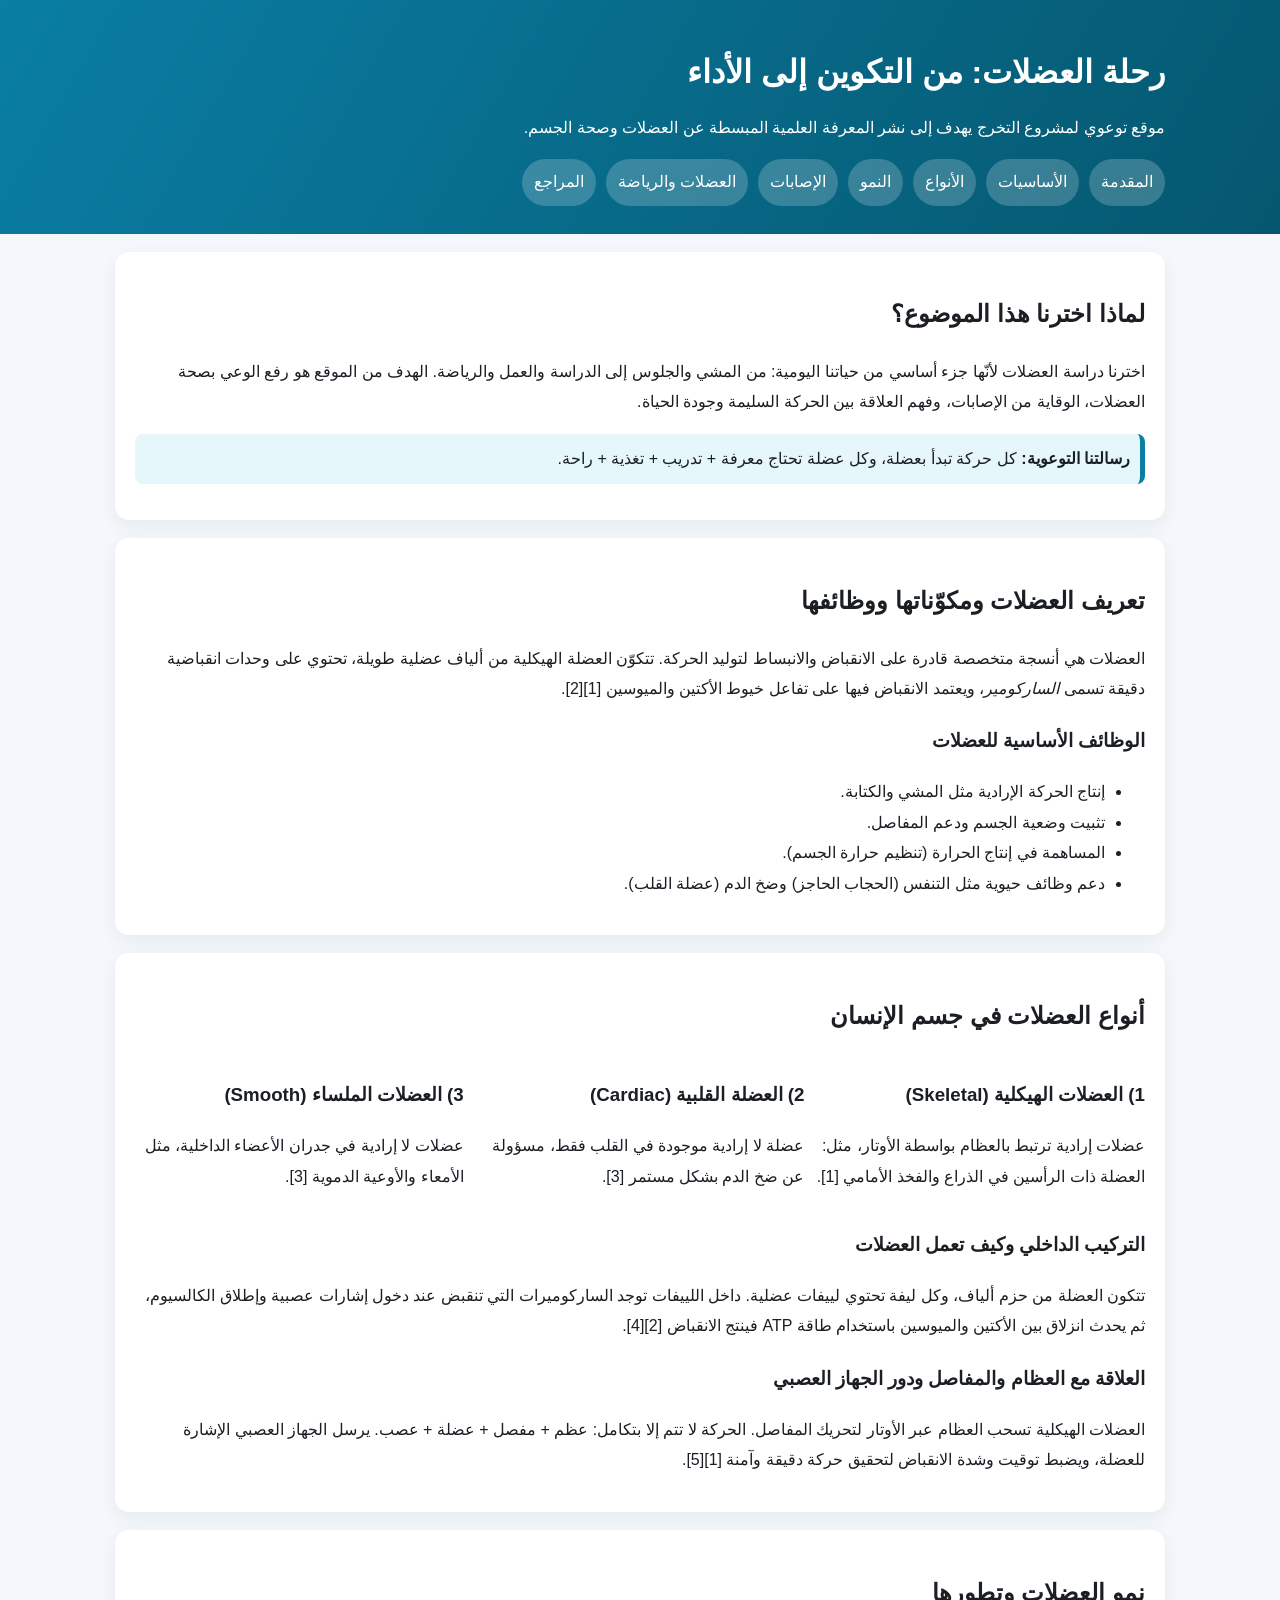
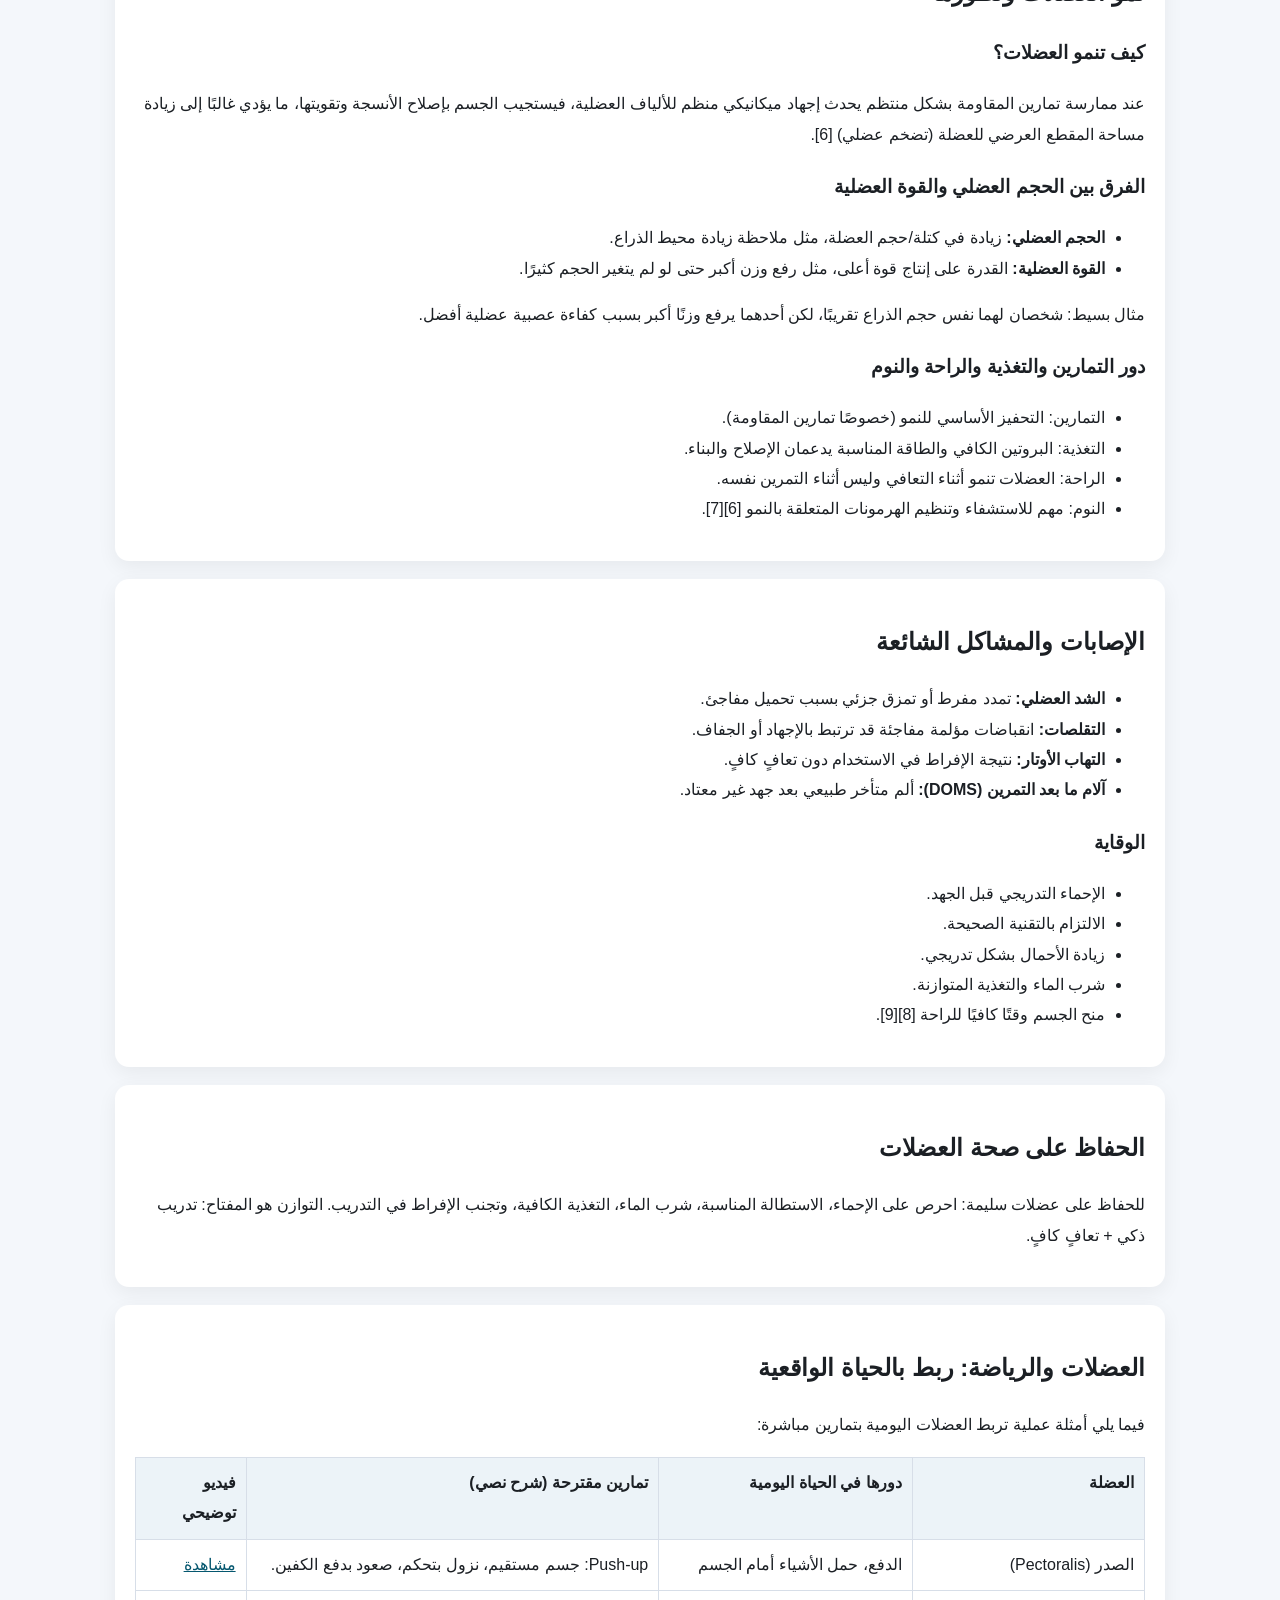
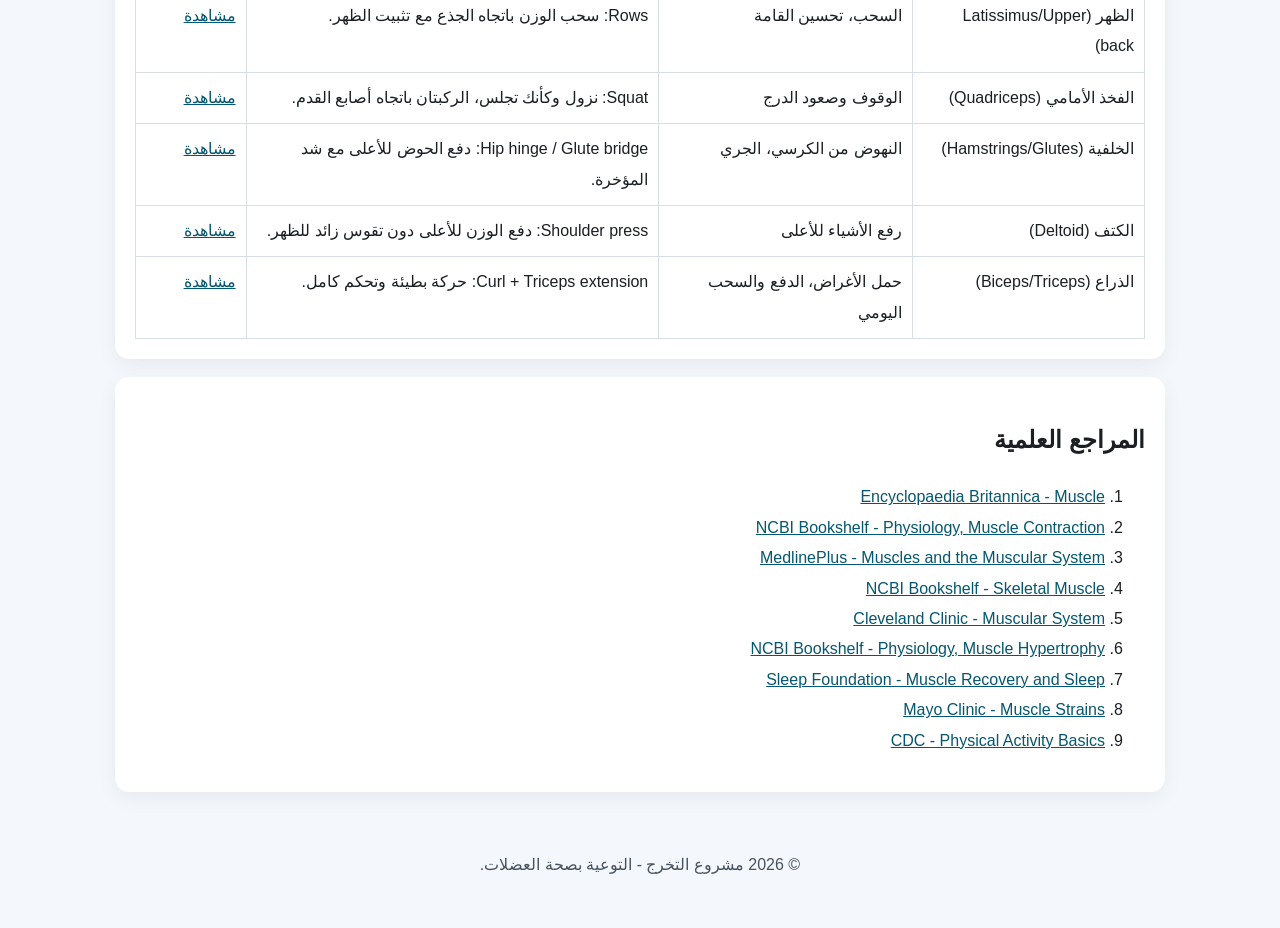
==== index.html @ 2c46a996 "Create Arabic graduation project website about muscles" ====
<!doctype html>
<html lang="ar" dir="rtl">
<head>
  <meta charset="UTF-8" />
  <meta name="viewport" content="width=device-width, initial-scale=1.0" />
  <title>رحلة العضلات | مشروع تخرج</title>
  <link rel="stylesheet" href="styles.css" />
</head>
<body>
  <header class="hero">
    <div class="container">
      <h1>رحلة العضلات: من التكوين إلى الأداء</h1>
      <p>
        موقع توعوي لمشروع التخرج يهدف إلى نشر المعرفة العلمية المبسطة عن العضلات وصحة الجسم.
      </p>
      <nav>
        <a href="#intro">المقدمة</a>
        <a href="#basics">الأساسيات</a>
        <a href="#types">الأنواع</a>
        <a href="#growth">النمو</a>
        <a href="#injuries">الإصابات</a>
        <a href="#sport">العضلات والرياضة</a>
        <a href="#references">المراجع</a>
      </nav>
    </div>
  </header>

  <main class="container">
    <section id="intro" class="card">
      <h2>لماذا اخترنا هذا الموضوع؟</h2>
      <p>
        اخترنا دراسة العضلات لأنّها جزء أساسي من حياتنا اليومية: من المشي والجلوس إلى الدراسة والعمل والرياضة.
        الهدف من الموقع هو رفع الوعي بصحة العضلات، الوقاية من الإصابات، وفهم العلاقة بين الحركة السليمة وجودة الحياة.
      </p>
      <p class="message">
        <strong>رسالتنا التوعوية:</strong> كل حركة تبدأ بعضلة، وكل عضلة تحتاج معرفة + تدريب + تغذية + راحة.
      </p>
    </section>

    <section id="basics" class="card">
      <h2>تعريف العضلات ومكوّناتها ووظائفها</h2>
      <p>
        العضلات هي أنسجة متخصصة قادرة على الانقباض والانبساط لتوليد الحركة. تتكوّن العضلة الهيكلية من ألياف عضلية طويلة،
        تحتوي على وحدات انقباضية دقيقة تسمى <em>الساركومير</em>، ويعتمد الانقباض فيها على تفاعل خيوط الأكتين والميوسين [1][2].
      </p>
      <h3>الوظائف الأساسية للعضلات</h3>
      <ul>
        <li>إنتاج الحركة الإرادية مثل المشي والكتابة.</li>
        <li>تثبيت وضعية الجسم ودعم المفاصل.</li>
        <li>المساهمة في إنتاج الحرارة (تنظيم حرارة الجسم).</li>
        <li>دعم وظائف حيوية مثل التنفس (الحجاب الحاجز) وضخ الدم (عضلة القلب).</li>
      </ul>
    </section>

    <section id="types" class="card">
      <h2>أنواع العضلات في جسم الإنسان</h2>
      <div class="grid">
        <article>
          <h3>1) العضلات الهيكلية (Skeletal)</h3>
          <p>عضلات إرادية ترتبط بالعظام بواسطة الأوتار، مثل: العضلة ذات الرأسين في الذراع والفخذ الأمامي [1].</p>
        </article>
        <article>
          <h3>2) العضلة القلبية (Cardiac)</h3>
          <p>عضلة لا إرادية موجودة في القلب فقط، مسؤولة عن ضخ الدم بشكل مستمر [3].</p>
        </article>
        <article>
          <h3>3) العضلات الملساء (Smooth)</h3>
          <p>عضلات لا إرادية في جدران الأعضاء الداخلية، مثل الأمعاء والأوعية الدموية [3].</p>
        </article>
      </div>

      <h3>التركيب الداخلي وكيف تعمل العضلات</h3>
      <p>
        تتكون العضلة من حزم ألياف، وكل ليفة تحتوي لييفات عضلية. داخل اللييفات توجد الساركوميرات التي تنقبض عند دخول
        إشارات عصبية وإطلاق الكالسيوم، ثم يحدث انزلاق بين الأكتين والميوسين باستخدام طاقة ATP فينتج الانقباض [2][4].
      </p>

      <h3>العلاقة مع العظام والمفاصل ودور الجهاز العصبي</h3>
      <p>
        العضلات الهيكلية تسحب العظام عبر الأوتار لتحريك المفاصل. الحركة لا تتم إلا بتكامل: عظم + مفصل + عضلة + عصب.
        يرسل الجهاز العصبي الإشارة للعضلة، ويضبط توقيت وشدة الانقباض لتحقيق حركة دقيقة وآمنة [1][5].
      </p>
    </section>

    <section id="growth" class="card">
      <h2>نمو العضلات وتطورها</h2>
      <h3>كيف تنمو العضلات؟</h3>
      <p>
        عند ممارسة تمارين المقاومة بشكل منتظم يحدث إجهاد ميكانيكي منظم للألياف العضلية، فيستجيب الجسم بإصلاح الأنسجة
        وتقويتها، ما يؤدي غالبًا إلى زيادة مساحة المقطع العرضي للعضلة (تضخم عضلي) [6].
      </p>
      <h3>الفرق بين الحجم العضلي والقوة العضلية</h3>
      <ul>
        <li><strong>الحجم العضلي:</strong> زيادة في كتلة/حجم العضلة، مثل ملاحظة زيادة محيط الذراع.</li>
        <li><strong>القوة العضلية:</strong> القدرة على إنتاج قوة أعلى، مثل رفع وزن أكبر حتى لو لم يتغير الحجم كثيرًا.</li>
      </ul>
      <p>
        مثال بسيط: شخصان لهما نفس حجم الذراع تقريبًا، لكن أحدهما يرفع وزنًا أكبر بسبب كفاءة عصبية عضلية أفضل.
      </p>
      <h3>دور التمارين والتغذية والراحة والنوم</h3>
      <ul>
        <li>التمارين: التحفيز الأساسي للنمو (خصوصًا تمارين المقاومة).</li>
        <li>التغذية: البروتين الكافي والطاقة المناسبة يدعمان الإصلاح والبناء.</li>
        <li>الراحة: العضلات تنمو أثناء التعافي وليس أثناء التمرين نفسه.</li>
        <li>النوم: مهم للاستشفاء وتنظيم الهرمونات المتعلقة بالنمو [6][7].</li>
      </ul>
    </section>

    <section id="injuries" class="card">
      <h2>الإصابات والمشاكل الشائعة</h2>
      <ul>
        <li><strong>الشد العضلي:</strong> تمدد مفرط أو تمزق جزئي بسبب تحميل مفاجئ.</li>
        <li><strong>التقلصات:</strong> انقباضات مؤلمة مفاجئة قد ترتبط بالإجهاد أو الجفاف.</li>
        <li><strong>التهاب الأوتار:</strong> نتيجة الإفراط في الاستخدام دون تعافٍ كافٍ.</li>
        <li><strong>آلام ما بعد التمرين (DOMS):</strong> ألم متأخر طبيعي بعد جهد غير معتاد.</li>
      </ul>
      <h3>الوقاية</h3>
      <ul>
        <li>الإحماء التدريجي قبل الجهد.</li>
        <li>الالتزام بالتقنية الصحيحة.</li>
        <li>زيادة الأحمال بشكل تدريجي.</li>
        <li>شرب الماء والتغذية المتوازنة.</li>
        <li>منح الجسم وقتًا كافيًا للراحة [8][9].</li>
      </ul>
    </section>

    <section id="health" class="card">
      <h2>الحفاظ على صحة العضلات</h2>
      <p>
        للحفاظ على عضلات سليمة: احرص على الإحماء، الاستطالة المناسبة، شرب الماء، التغذية الكافية، وتجنب الإفراط في التدريب.
        التوازن هو المفتاح: تدريب ذكي + تعافٍ كافٍ.
      </p>
    </section>

    <section id="sport" class="card">
      <h2>العضلات والرياضة: ربط بالحياة الواقعية</h2>
      <p>فيما يلي أمثلة عملية تربط العضلات اليومية بتمارين مباشرة:</p>
      <div class="table-wrap">
        <table>
          <thead>
            <tr>
              <th>العضلة</th>
              <th>دورها في الحياة اليومية</th>
              <th>تمارين مقترحة (شرح نصي)</th>
              <th>فيديو توضيحي</th>
            </tr>
          </thead>
          <tbody>
            <tr>
              <td>الصدر (Pectoralis)</td>
              <td>الدفع، حمل الأشياء أمام الجسم</td>
              <td>Push-up: جسم مستقيم، نزول بتحكم، صعود بدفع الكفين.</td>
              <td><a href="https://www.youtube.com/watch?v=IODxDxX7oi4" target="_blank">مشاهدة</a></td>
            </tr>
            <tr>
              <td>الظهر (Latissimus/Upper back)</td>
              <td>السحب، تحسين القامة</td>
              <td>Rows: سحب الوزن باتجاه الجذع مع تثبيت الظهر.</td>
              <td><a href="https://www.youtube.com/watch?v=pYcpY20QaE8" target="_blank">مشاهدة</a></td>
            </tr>
            <tr>
              <td>الفخذ الأمامي (Quadriceps)</td>
              <td>الوقوف وصعود الدرج</td>
              <td>Squat: نزول وكأنك تجلس، الركبتان باتجاه أصابع القدم.</td>
              <td><a href="https://www.youtube.com/watch?v=YaXPRqUwItQ" target="_blank">مشاهدة</a></td>
            </tr>
            <tr>
              <td>الخلفية (Hamstrings/Glutes)</td>
              <td>النهوض من الكرسي، الجري</td>
              <td>Hip hinge / Glute bridge: دفع الحوض للأعلى مع شد المؤخرة.</td>
              <td><a href="https://www.youtube.com/watch?v=wPM8icPu6H8" target="_blank">مشاهدة</a></td>
            </tr>
            <tr>
              <td>الكتف (Deltoid)</td>
              <td>رفع الأشياء للأعلى</td>
              <td>Shoulder press: دفع الوزن للأعلى دون تقوس زائد للظهر.</td>
              <td><a href="https://www.youtube.com/watch?v=qEwKCR5JCog" target="_blank">مشاهدة</a></td>
            </tr>
            <tr>
              <td>الذراع (Biceps/Triceps)</td>
              <td>حمل الأغراض، الدفع والسحب اليومي</td>
              <td>Curl + Triceps extension: حركة بطيئة وتحكم كامل.</td>
              <td><a href="https://www.youtube.com/watch?v=ykJmrZ5v0Oo" target="_blank">مشاهدة</a></td>
            </tr>
          </tbody>
        </table>
      </div>
    </section>

    <section id="references" class="card">
      <h2>المراجع العلمية</h2>
      <ol>
        <li><a href="https://www.britannica.com/science/muscle" target="_blank">Encyclopaedia Britannica - Muscle</a></li>
        <li><a href="https://www.ncbi.nlm.nih.gov/books/NBK539769/" target="_blank">NCBI Bookshelf - Physiology, Muscle Contraction</a></li>
        <li><a href="https://medlineplus.gov/muscles.html" target="_blank">MedlinePlus - Muscles and the Muscular System</a></li>
        <li><a href="https://www.ncbi.nlm.nih.gov/books/NBK538191/" target="_blank">NCBI Bookshelf - Skeletal Muscle</a></li>
        <li><a href="https://my.clevelandclinic.org/health/body/21887-muscular-system" target="_blank">Cleveland Clinic - Muscular System</a></li>
        <li><a href="https://www.ncbi.nlm.nih.gov/books/NBK448168/" target="_blank">NCBI Bookshelf - Physiology, Muscle Hypertrophy</a></li>
        <li><a href="https://www.sleepfoundation.org/physical-health/muscle-recovery-and-sleep" target="_blank">Sleep Foundation - Muscle Recovery and Sleep</a></li>
        <li><a href="https://www.mayoclinic.org/diseases-conditions/muscle-strains/symptoms-causes/syc-20350852" target="_blank">Mayo Clinic - Muscle Strains</a></li>
        <li><a href="https://www.cdc.gov/physicalactivity/basics/adding-pa/index.htm" target="_blank">CDC - Physical Activity Basics</a></li>
      </ol>
    </section>
  </main>

  <footer>
    <div class="container">
      <p>© 2026 مشروع التخرج - التوعية بصحة العضلات.</p>
    </div>
  </footer>
</body>
</html>
---- styles.css ----
:root {
  --bg: #f4f7fb;
  --card: #ffffff;
  --text: #1b1f24;
  --accent: #0a7ea4;
  --accent-dark: #05576f;
}

* { box-sizing: border-box; }
body {
  margin: 0;
  font-family: "Tahoma", "Arial", sans-serif;
  background: var(--bg);
  color: var(--text);
  line-height: 1.9;
}

.container {
  width: min(1050px, 92%);
  margin: 0 auto;
}

.hero {
  background: linear-gradient(120deg, var(--accent), var(--accent-dark));
  color: white;
  padding: 42px 0 28px;
}

.hero h1 { margin: 0 0 10px; }
.hero p { margin: 0 0 16px; }
nav {
  display: flex;
  flex-wrap: wrap;
  gap: 10px;
}
nav a {
  text-decoration: none;
  color: white;
  background: rgba(255, 255, 255, 0.2);
  padding: 8px 12px;
  border-radius: 999px;
}

.card {
  background: var(--card);
  margin: 18px 0;
  padding: 20px;
  border-radius: 14px;
  box-shadow: 0 6px 20px rgba(0,0,0,0.06);
}

.grid {
  display: grid;
  grid-template-columns: repeat(auto-fit, minmax(220px, 1fr));
  gap: 12px;
}

.message {
  background: #e6f7fc;
  border-right: 5px solid var(--accent);
  padding: 10px;
  border-radius: 8px;
}

.table-wrap { overflow-x: auto; }

table {
  width: 100%;
  border-collapse: collapse;
  min-width: 720px;
}
th, td {
  border: 1px solid #d7dee8;
  padding: 10px;
  text-align: right;
  vertical-align: top;
}
th {
  background: #ecf3f8;
}

a { color: var(--accent-dark); }

footer {
  padding: 24px 0 32px;
  text-align: center;
  color: #46525f;
}
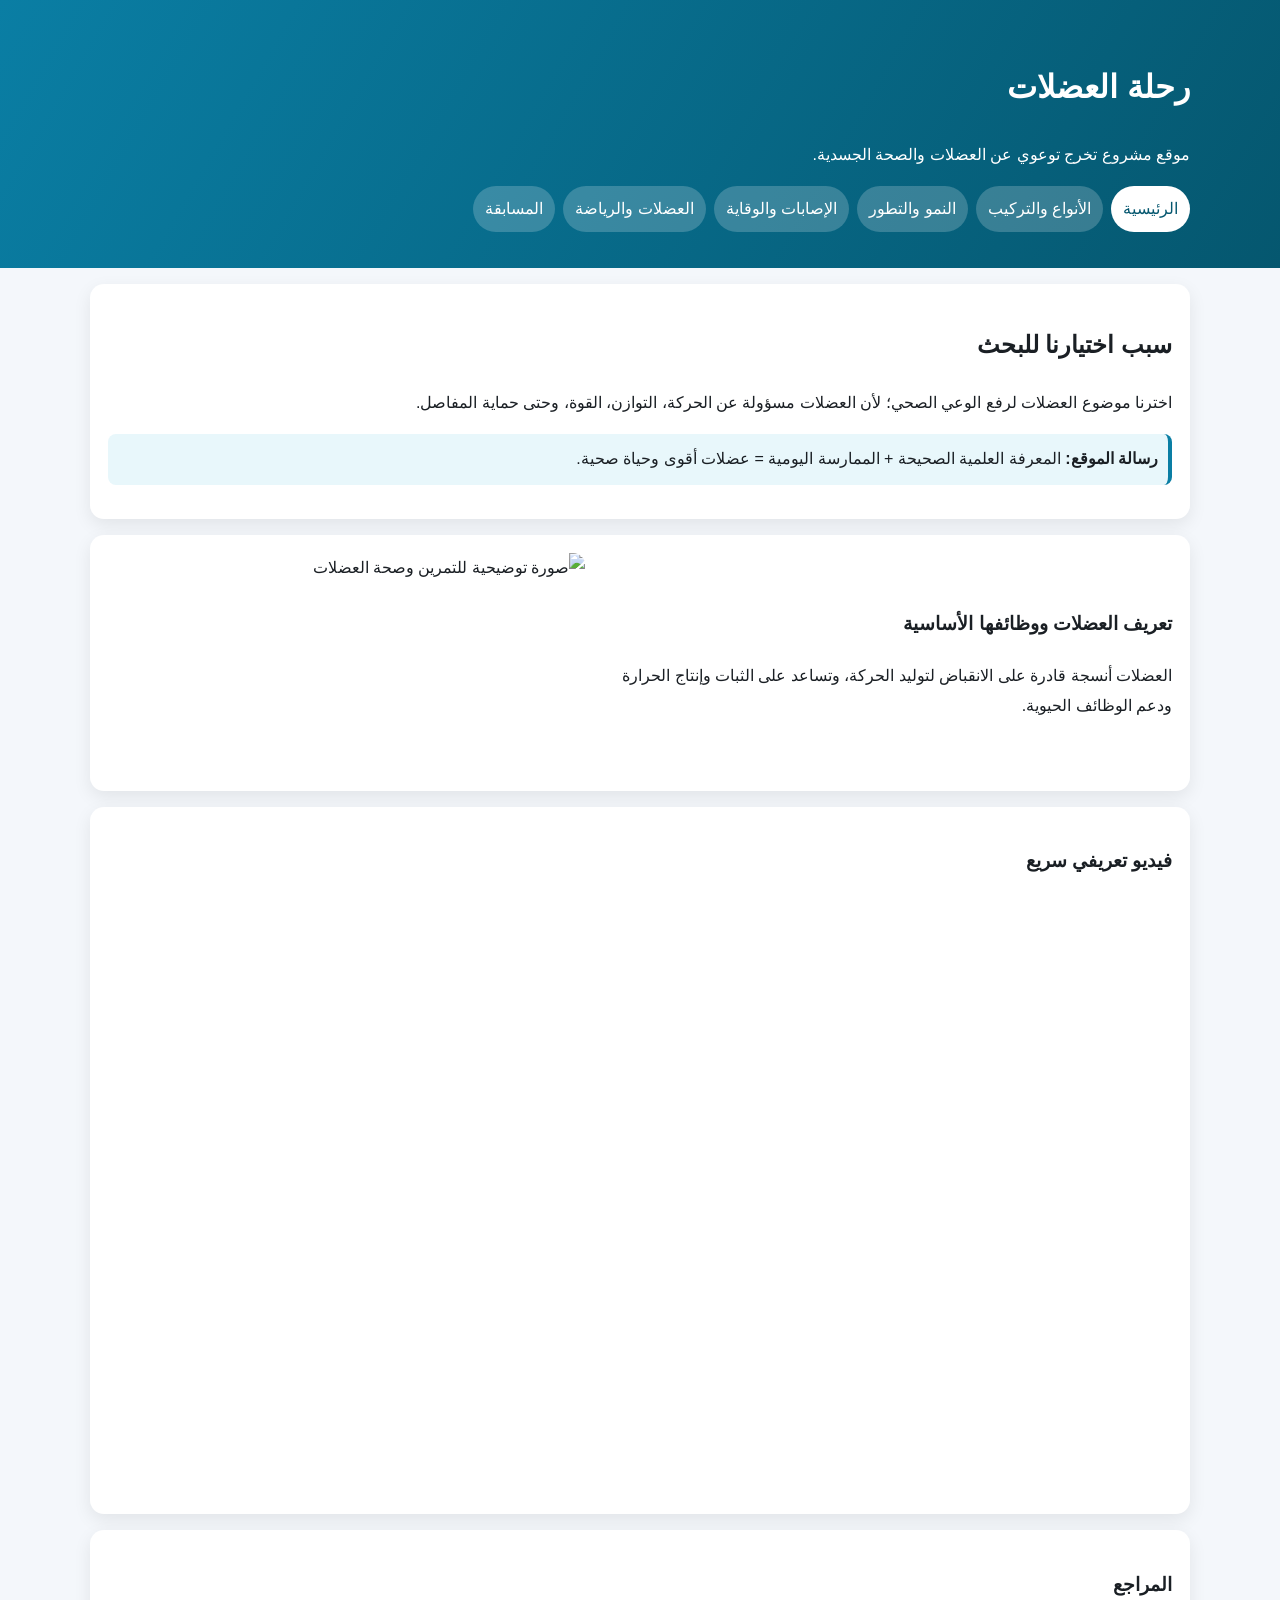
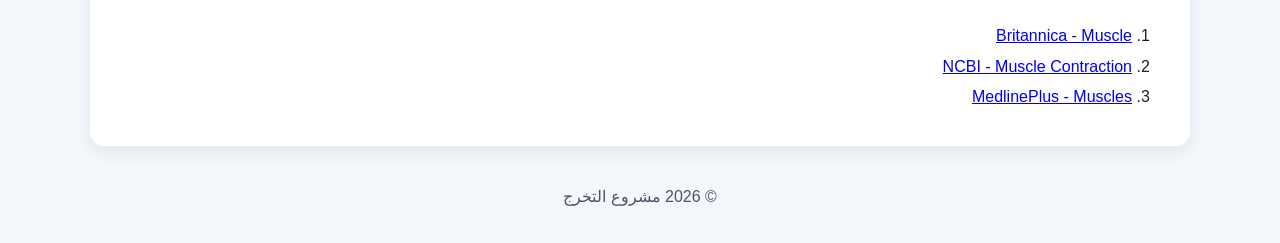
==== commit 2fdb6c22: "Convert site to multi-page dynamic experience with quiz, images and videos" ====
--- a/index.html
+++ b/index.html
@@ -3,210 +3,57 @@
 <head>
   <meta charset="UTF-8" />
   <meta name="viewport" content="width=device-width, initial-scale=1.0" />
-  <title>رحلة العضلات | مشروع تخرج</title>
+  <title>رحلة العضلات | الرئيسية</title>
   <link rel="stylesheet" href="styles.css" />
 </head>
 <body>
   <header class="hero">
     <div class="container">
-      <h1>رحلة العضلات: من التكوين إلى الأداء</h1>
-      <p>
-        موقع توعوي لمشروع التخرج يهدف إلى نشر المعرفة العلمية المبسطة عن العضلات وصحة الجسم.
-      </p>
-      <nav>
-        <a href="#intro">المقدمة</a>
-        <a href="#basics">الأساسيات</a>
-        <a href="#types">الأنواع</a>
-        <a href="#growth">النمو</a>
-        <a href="#injuries">الإصابات</a>
-        <a href="#sport">العضلات والرياضة</a>
-        <a href="#references">المراجع</a>
+      <h1>رحلة العضلات</h1>
+      <p>موقع مشروع تخرج توعوي عن العضلات والصحة الجسدية.</p>
+      <nav class="main-nav">
+        <a href="index.html" class="active">الرئيسية</a>
+        <a href="types.html">الأنواع والتركيب</a>
+        <a href="growth.html">النمو والتطور</a>
+        <a href="injuries.html">الإصابات والوقاية</a>
+        <a href="sport.html">العضلات والرياضة</a>
+        <a href="quiz.html">المسابقة</a>
       </nav>
     </div>
   </header>
 
   <main class="container">
-    <section id="intro" class="card">
-      <h2>لماذا اخترنا هذا الموضوع؟</h2>
-      <p>
-        اخترنا دراسة العضلات لأنّها جزء أساسي من حياتنا اليومية: من المشي والجلوس إلى الدراسة والعمل والرياضة.
-        الهدف من الموقع هو رفع الوعي بصحة العضلات، الوقاية من الإصابات، وفهم العلاقة بين الحركة السليمة وجودة الحياة.
-      </p>
-      <p class="message">
-        <strong>رسالتنا التوعوية:</strong> كل حركة تبدأ بعضلة، وكل عضلة تحتاج معرفة + تدريب + تغذية + راحة.
-      </p>
+    <section class="card">
+      <h2>سبب اختيارنا للبحث</h2>
+      <p>اخترنا موضوع العضلات لرفع الوعي الصحي؛ لأن العضلات مسؤولة عن الحركة، التوازن، القوة، وحتى حماية المفاصل.</p>
+      <p class="message"><strong>رسالة الموقع:</strong> المعرفة العلمية الصحيحة + الممارسة اليومية = عضلات أقوى وحياة صحية.</p>
     </section>
 
-    <section id="basics" class="card">
-      <h2>تعريف العضلات ومكوّناتها ووظائفها</h2>
-      <p>
-        العضلات هي أنسجة متخصصة قادرة على الانقباض والانبساط لتوليد الحركة. تتكوّن العضلة الهيكلية من ألياف عضلية طويلة،
-        تحتوي على وحدات انقباضية دقيقة تسمى <em>الساركومير</em>، ويعتمد الانقباض فيها على تفاعل خيوط الأكتين والميوسين [1][2].
-      </p>
-      <h3>الوظائف الأساسية للعضلات</h3>
-      <ul>
-        <li>إنتاج الحركة الإرادية مثل المشي والكتابة.</li>
-        <li>تثبيت وضعية الجسم ودعم المفاصل.</li>
-        <li>المساهمة في إنتاج الحرارة (تنظيم حرارة الجسم).</li>
-        <li>دعم وظائف حيوية مثل التنفس (الحجاب الحاجز) وضخ الدم (عضلة القلب).</li>
-      </ul>
+    <section class="card media-grid">
+      <article>
+        <h3>تعريف العضلات ووظائفها الأساسية</h3>
+        <p>العضلات أنسجة قادرة على الانقباض لتوليد الحركة، وتساعد على الثبات وإنتاج الحرارة ودعم الوظائف الحيوية.</p>
+      </article>
+      <img src="https://images.unsplash.com/photo-1571019613454-1cb2f99b2d8b?q=80&w=1200&auto=format&fit=crop" alt="صورة توضيحية للتمرين وصحة العضلات" />
     </section>
 
-    <section id="types" class="card">
-      <h2>أنواع العضلات في جسم الإنسان</h2>
-      <div class="grid">
-        <article>
-          <h3>1) العضلات الهيكلية (Skeletal)</h3>
-          <p>عضلات إرادية ترتبط بالعظام بواسطة الأوتار، مثل: العضلة ذات الرأسين في الذراع والفخذ الأمامي [1].</p>
-        </article>
-        <article>
-          <h3>2) العضلة القلبية (Cardiac)</h3>
-          <p>عضلة لا إرادية موجودة في القلب فقط، مسؤولة عن ضخ الدم بشكل مستمر [3].</p>
-        </article>
-        <article>
-          <h3>3) العضلات الملساء (Smooth)</h3>
-          <p>عضلات لا إرادية في جدران الأعضاء الداخلية، مثل الأمعاء والأوعية الدموية [3].</p>
-        </article>
-      </div>
-
-      <h3>التركيب الداخلي وكيف تعمل العضلات</h3>
-      <p>
-        تتكون العضلة من حزم ألياف، وكل ليفة تحتوي لييفات عضلية. داخل اللييفات توجد الساركوميرات التي تنقبض عند دخول
-        إشارات عصبية وإطلاق الكالسيوم، ثم يحدث انزلاق بين الأكتين والميوسين باستخدام طاقة ATP فينتج الانقباض [2][4].
-      </p>
-
-      <h3>العلاقة مع العظام والمفاصل ودور الجهاز العصبي</h3>
-      <p>
-        العضلات الهيكلية تسحب العظام عبر الأوتار لتحريك المفاصل. الحركة لا تتم إلا بتكامل: عظم + مفصل + عضلة + عصب.
-        يرسل الجهاز العصبي الإشارة للعضلة، ويضبط توقيت وشدة الانقباض لتحقيق حركة دقيقة وآمنة [1][5].
-      </p>
-    </section>
-
-    <section id="growth" class="card">
-      <h2>نمو العضلات وتطورها</h2>
-      <h3>كيف تنمو العضلات؟</h3>
-      <p>
-        عند ممارسة تمارين المقاومة بشكل منتظم يحدث إجهاد ميكانيكي منظم للألياف العضلية، فيستجيب الجسم بإصلاح الأنسجة
-        وتقويتها، ما يؤدي غالبًا إلى زيادة مساحة المقطع العرضي للعضلة (تضخم عضلي) [6].
-      </p>
-      <h3>الفرق بين الحجم العضلي والقوة العضلية</h3>
-      <ul>
-        <li><strong>الحجم العضلي:</strong> زيادة في كتلة/حجم العضلة، مثل ملاحظة زيادة محيط الذراع.</li>
-        <li><strong>القوة العضلية:</strong> القدرة على إنتاج قوة أعلى، مثل رفع وزن أكبر حتى لو لم يتغير الحجم كثيرًا.</li>
-      </ul>
-      <p>
-        مثال بسيط: شخصان لهما نفس حجم الذراع تقريبًا، لكن أحدهما يرفع وزنًا أكبر بسبب كفاءة عصبية عضلية أفضل.
-      </p>
-      <h3>دور التمارين والتغذية والراحة والنوم</h3>
-      <ul>
-        <li>التمارين: التحفيز الأساسي للنمو (خصوصًا تمارين المقاومة).</li>
-        <li>التغذية: البروتين الكافي والطاقة المناسبة يدعمان الإصلاح والبناء.</li>
-        <li>الراحة: العضلات تنمو أثناء التعافي وليس أثناء التمرين نفسه.</li>
-        <li>النوم: مهم للاستشفاء وتنظيم الهرمونات المتعلقة بالنمو [6][7].</li>
-      </ul>
-    </section>
-
-    <section id="injuries" class="card">
-      <h2>الإصابات والمشاكل الشائعة</h2>
-      <ul>
-        <li><strong>الشد العضلي:</strong> تمدد مفرط أو تمزق جزئي بسبب تحميل مفاجئ.</li>
-        <li><strong>التقلصات:</strong> انقباضات مؤلمة مفاجئة قد ترتبط بالإجهاد أو الجفاف.</li>
-        <li><strong>التهاب الأوتار:</strong> نتيجة الإفراط في الاستخدام دون تعافٍ كافٍ.</li>
-        <li><strong>آلام ما بعد التمرين (DOMS):</strong> ألم متأخر طبيعي بعد جهد غير معتاد.</li>
-      </ul>
-      <h3>الوقاية</h3>
-      <ul>
-        <li>الإحماء التدريجي قبل الجهد.</li>
-        <li>الالتزام بالتقنية الصحيحة.</li>
-        <li>زيادة الأحمال بشكل تدريجي.</li>
-        <li>شرب الماء والتغذية المتوازنة.</li>
-        <li>منح الجسم وقتًا كافيًا للراحة [8][9].</li>
-      </ul>
-    </section>
-
-    <section id="health" class="card">
-      <h2>الحفاظ على صحة العضلات</h2>
-      <p>
-        للحفاظ على عضلات سليمة: احرص على الإحماء، الاستطالة المناسبة، شرب الماء، التغذية الكافية، وتجنب الإفراط في التدريب.
-        التوازن هو المفتاح: تدريب ذكي + تعافٍ كافٍ.
-      </p>
-    </section>
-
-    <section id="sport" class="card">
-      <h2>العضلات والرياضة: ربط بالحياة الواقعية</h2>
-      <p>فيما يلي أمثلة عملية تربط العضلات اليومية بتمارين مباشرة:</p>
-      <div class="table-wrap">
-        <table>
-          <thead>
-            <tr>
-              <th>العضلة</th>
-              <th>دورها في الحياة اليومية</th>
-              <th>تمارين مقترحة (شرح نصي)</th>
-              <th>فيديو توضيحي</th>
-            </tr>
-          </thead>
-          <tbody>
-            <tr>
-              <td>الصدر (Pectoralis)</td>
-              <td>الدفع، حمل الأشياء أمام الجسم</td>
-              <td>Push-up: جسم مستقيم، نزول بتحكم، صعود بدفع الكفين.</td>
-              <td><a href="https://www.youtube.com/watch?v=IODxDxX7oi4" target="_blank">مشاهدة</a></td>
-            </tr>
-            <tr>
-              <td>الظهر (Latissimus/Upper back)</td>
-              <td>السحب، تحسين القامة</td>
-              <td>Rows: سحب الوزن باتجاه الجذع مع تثبيت الظهر.</td>
-              <td><a href="https://www.youtube.com/watch?v=pYcpY20QaE8" target="_blank">مشاهدة</a></td>
-            </tr>
-            <tr>
-              <td>الفخذ الأمامي (Quadriceps)</td>
-              <td>الوقوف وصعود الدرج</td>
-              <td>Squat: نزول وكأنك تجلس، الركبتان باتجاه أصابع القدم.</td>
-              <td><a href="https://www.youtube.com/watch?v=YaXPRqUwItQ" target="_blank">مشاهدة</a></td>
-            </tr>
-            <tr>
-              <td>الخلفية (Hamstrings/Glutes)</td>
-              <td>النهوض من الكرسي، الجري</td>
-              <td>Hip hinge / Glute bridge: دفع الحوض للأعلى مع شد المؤخرة.</td>
-              <td><a href="https://www.youtube.com/watch?v=wPM8icPu6H8" target="_blank">مشاهدة</a></td>
-            </tr>
-            <tr>
-              <td>الكتف (Deltoid)</td>
-              <td>رفع الأشياء للأعلى</td>
-              <td>Shoulder press: دفع الوزن للأعلى دون تقوس زائد للظهر.</td>
-              <td><a href="https://www.youtube.com/watch?v=qEwKCR5JCog" target="_blank">مشاهدة</a></td>
-            </tr>
-            <tr>
-              <td>الذراع (Biceps/Triceps)</td>
-              <td>حمل الأغراض، الدفع والسحب اليومي</td>
-              <td>Curl + Triceps extension: حركة بطيئة وتحكم كامل.</td>
-              <td><a href="https://www.youtube.com/watch?v=ykJmrZ5v0Oo" target="_blank">مشاهدة</a></td>
-            </tr>
-          </tbody>
-        </table>
+    <section class="card">
+      <h3>فيديو تعريفي سريع</h3>
+      <div class="video-wrap">
+        <iframe src="https://www.youtube.com/embed/1A3bK8f6O2w" title="مقدمة عن الجهاز العضلي" allowfullscreen></iframe>
       </div>
     </section>
 
-    <section id="references" class="card">
-      <h2>المراجع العلمية</h2>
+    <section class="card">
+      <h3>المراجع</h3>
       <ol>
-        <li><a href="https://www.britannica.com/science/muscle" target="_blank">Encyclopaedia Britannica - Muscle</a></li>
-        <li><a href="https://www.ncbi.nlm.nih.gov/books/NBK539769/" target="_blank">NCBI Bookshelf - Physiology, Muscle Contraction</a></li>
-        <li><a href="https://medlineplus.gov/muscles.html" target="_blank">MedlinePlus - Muscles and the Muscular System</a></li>
-        <li><a href="https://www.ncbi.nlm.nih.gov/books/NBK538191/" target="_blank">NCBI Bookshelf - Skeletal Muscle</a></li>
-        <li><a href="https://my.clevelandclinic.org/health/body/21887-muscular-system" target="_blank">Cleveland Clinic - Muscular System</a></li>
-        <li><a href="https://www.ncbi.nlm.nih.gov/books/NBK448168/" target="_blank">NCBI Bookshelf - Physiology, Muscle Hypertrophy</a></li>
-        <li><a href="https://www.sleepfoundation.org/physical-health/muscle-recovery-and-sleep" target="_blank">Sleep Foundation - Muscle Recovery and Sleep</a></li>
-        <li><a href="https://www.mayoclinic.org/diseases-conditions/muscle-strains/symptoms-causes/syc-20350852" target="_blank">Mayo Clinic - Muscle Strains</a></li>
-        <li><a href="https://www.cdc.gov/physicalactivity/basics/adding-pa/index.htm" target="_blank">CDC - Physical Activity Basics</a></li>
+        <li><a href="https://www.britannica.com/science/muscle" target="_blank">Britannica - Muscle</a></li>
+        <li><a href="https://www.ncbi.nlm.nih.gov/books/NBK539769/" target="_blank">NCBI - Muscle Contraction</a></li>
+        <li><a href="https://medlineplus.gov/muscles.html" target="_blank">MedlinePlus - Muscles</a></li>
       </ol>
     </section>
   </main>
 
-  <footer>
-    <div class="container">
-      <p>© 2026 مشروع التخرج - التوعية بصحة العضلات.</p>
-    </div>
-  </footer>
+  <footer><div class="container">© 2026 مشروع التخرج</div></footer>
 </body>
 </html>
--- a/styles.css
+++ b/styles.css
@@ -1,88 +1,10 @@
-:root {
-  --bg: #f4f7fb;
-  --card: #ffffff;
-  --text: #1b1f24;
-  --accent: #0a7ea4;
-  --accent-dark: #05576f;
-}
-
-* { box-sizing: border-box; }
-body {
-  margin: 0;
-  font-family: "Tahoma", "Arial", sans-serif;
-  background: var(--bg);
-  color: var(--text);
-  line-height: 1.9;
-}
-
-.container {
-  width: min(1050px, 92%);
-  margin: 0 auto;
-}
-
-.hero {
-  background: linear-gradient(120deg, var(--accent), var(--accent-dark));
-  color: white;
-  padding: 42px 0 28px;
-}
-
-.hero h1 { margin: 0 0 10px; }
-.hero p { margin: 0 0 16px; }
-nav {
-  display: flex;
-  flex-wrap: wrap;
-  gap: 10px;
-}
-nav a {
-  text-decoration: none;
-  color: white;
-  background: rgba(255, 255, 255, 0.2);
-  padding: 8px 12px;
-  border-radius: 999px;
-}
-
-.card {
-  background: var(--card);
-  margin: 18px 0;
-  padding: 20px;
-  border-radius: 14px;
-  box-shadow: 0 6px 20px rgba(0,0,0,0.06);
-}
-
-.grid {
-  display: grid;
-  grid-template-columns: repeat(auto-fit, minmax(220px, 1fr));
-  gap: 12px;
-}
-
-.message {
-  background: #e6f7fc;
-  border-right: 5px solid var(--accent);
-  padding: 10px;
-  border-radius: 8px;
-}
-
-.table-wrap { overflow-x: auto; }
-
-table {
-  width: 100%;
-  border-collapse: collapse;
-  min-width: 720px;
-}
-th, td {
-  border: 1px solid #d7dee8;
-  padding: 10px;
-  text-align: right;
-  vertical-align: top;
-}
-th {
-  background: #ecf3f8;
-}
-
-a { color: var(--accent-dark); }
-
-footer {
-  padding: 24px 0 32px;
-  text-align: center;
-  color: #46525f;
-}
+:root{--bg:#f4f7fb;--card:#fff;--text:#1a1f24;--accent:#0a7ea4;--accent2:#05576f}
+*{box-sizing:border-box}body{margin:0;font-family:Tahoma,Arial,sans-serif;background:var(--bg);color:var(--text);line-height:1.9}
+.container{width:min(1100px,92%);margin:0 auto}.hero{background:linear-gradient(120deg,var(--accent),var(--accent2));color:#fff;padding:36px 0}
+.main-nav{display:flex;flex-wrap:wrap;gap:8px}.main-nav a{color:#fff;text-decoration:none;background:#ffffff33;padding:8px 12px;border-radius:999px}.main-nav a.active{background:#fff;color:var(--accent2)}
+.card{background:var(--card);padding:18px;border-radius:14px;box-shadow:0 6px 18px #00000014;margin:16px 0}.message{background:#e8f7fb;border-right:4px solid var(--accent);padding:10px;border-radius:8px}
+.media-grid{display:grid;grid-template-columns:1.2fr 1fr;gap:14px;align-items:center}.media-grid img{width:100%;border-radius:12px;min-height:220px;object-fit:cover}
+.video-wrap{position:relative;padding-top:56.25%}.video-wrap iframe{position:absolute;inset:0;width:100%;height:100%;border:0;border-radius:12px}
+table{width:100%;border-collapse:collapse}th,td{border:1px solid #d4dee8;padding:10px;text-align:right}.dynamic-box{margin-top:12px;background:#eef7fb;padding:12px;border-radius:10px}
+label{display:block;margin:6px 0}.result{font-weight:700;color:var(--accent2)}footer{padding:20px 0 30px;text-align:center;color:#4b5563}
+@media (max-width:800px){.media-grid{grid-template-columns:1fr}}
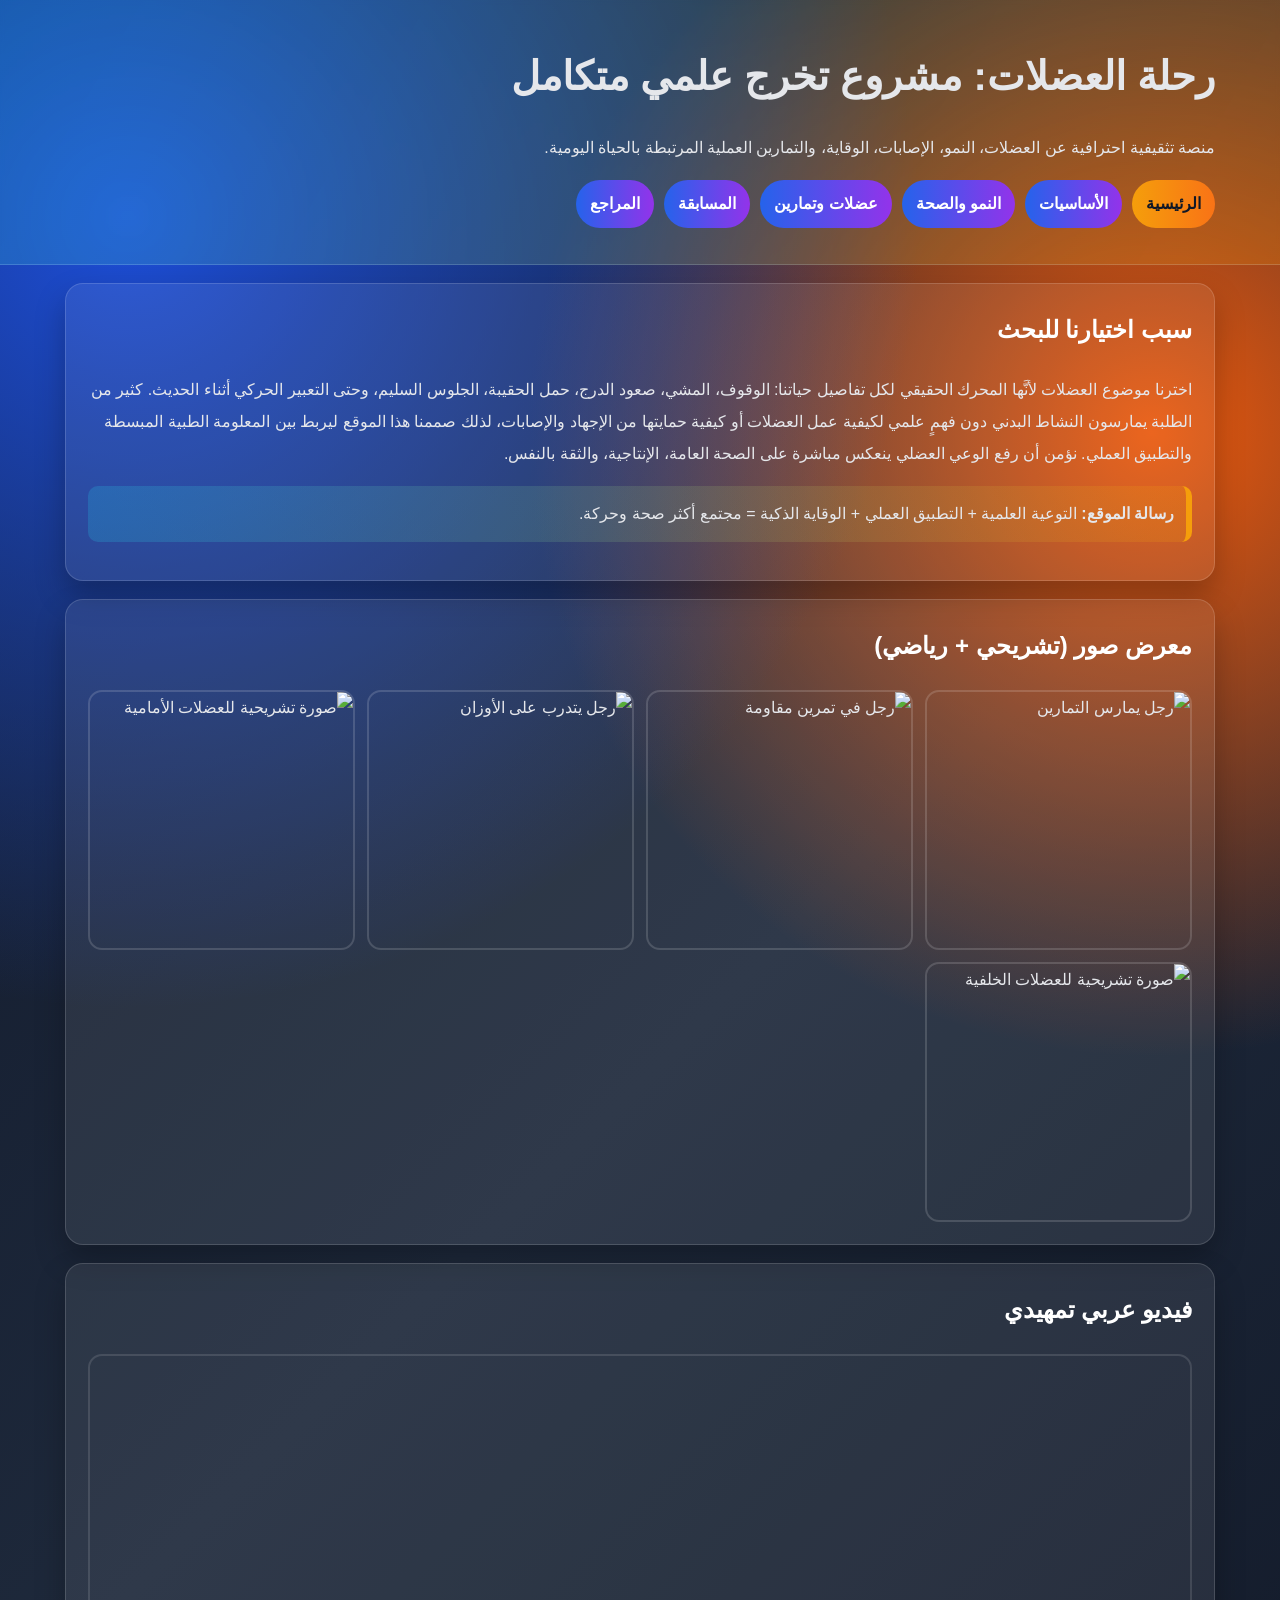
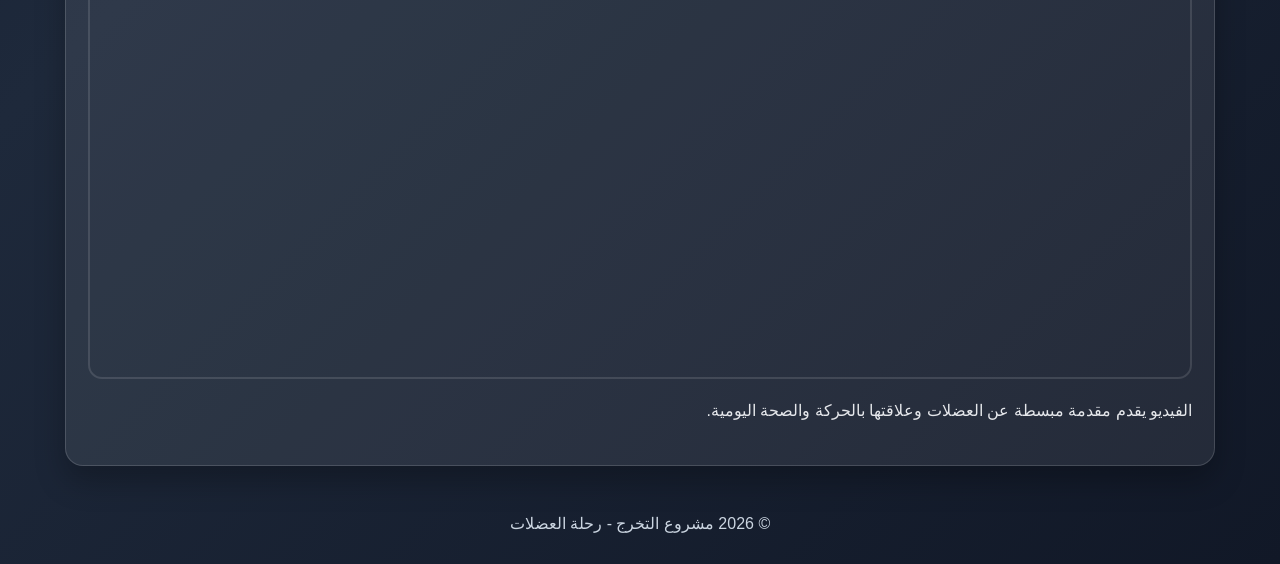
==== commit 99dec6dd: "Enhance design, expand content, and revamp exercises with Arabic media" ====
--- a/index.html
+++ b/index.html
@@ -1,59 +1,13 @@
-<!doctype html>
-<html lang="ar" dir="rtl">
-<head>
-  <meta charset="UTF-8" />
-  <meta name="viewport" content="width=device-width, initial-scale=1.0" />
-  <title>رحلة العضلات | الرئيسية</title>
-  <link rel="stylesheet" href="styles.css" />
-</head>
-<body>
-  <header class="hero">
-    <div class="container">
-      <h1>رحلة العضلات</h1>
-      <p>موقع مشروع تخرج توعوي عن العضلات والصحة الجسدية.</p>
-      <nav class="main-nav">
-        <a href="index.html" class="active">الرئيسية</a>
-        <a href="types.html">الأنواع والتركيب</a>
-        <a href="growth.html">النمو والتطور</a>
-        <a href="injuries.html">الإصابات والوقاية</a>
-        <a href="sport.html">العضلات والرياضة</a>
-        <a href="quiz.html">المسابقة</a>
-      </nav>
-    </div>
-  </header>
-
-  <main class="container">
-    <section class="card">
-      <h2>سبب اختيارنا للبحث</h2>
-      <p>اخترنا موضوع العضلات لرفع الوعي الصحي؛ لأن العضلات مسؤولة عن الحركة، التوازن، القوة، وحتى حماية المفاصل.</p>
-      <p class="message"><strong>رسالة الموقع:</strong> المعرفة العلمية الصحيحة + الممارسة اليومية = عضلات أقوى وحياة صحية.</p>
-    </section>
-
-    <section class="card media-grid">
-      <article>
-        <h3>تعريف العضلات ووظائفها الأساسية</h3>
-        <p>العضلات أنسجة قادرة على الانقباض لتوليد الحركة، وتساعد على الثبات وإنتاج الحرارة ودعم الوظائف الحيوية.</p>
-      </article>
-      <img src="https://images.unsplash.com/photo-1571019613454-1cb2f99b2d8b?q=80&w=1200&auto=format&fit=crop" alt="صورة توضيحية للتمرين وصحة العضلات" />
-    </section>
-
-    <section class="card">
-      <h3>فيديو تعريفي سريع</h3>
-      <div class="video-wrap">
-        <iframe src="https://www.youtube.com/embed/1A3bK8f6O2w" title="مقدمة عن الجهاز العضلي" allowfullscreen></iframe>
-      </div>
-    </section>
-
-    <section class="card">
-      <h3>المراجع</h3>
-      <ol>
-        <li><a href="https://www.britannica.com/science/muscle" target="_blank">Britannica - Muscle</a></li>
-        <li><a href="https://www.ncbi.nlm.nih.gov/books/NBK539769/" target="_blank">NCBI - Muscle Contraction</a></li>
-        <li><a href="https://medlineplus.gov/muscles.html" target="_blank">MedlinePlus - Muscles</a></li>
-      </ol>
-    </section>
-  </main>
-
-  <footer><div class="container">© 2026 مشروع التخرج</div></footer>
-</body>
-</html>
+<!doctype html><html lang="ar" dir="rtl"><head><meta charset="UTF-8"><meta name="viewport" content="width=device-width,initial-scale=1"><title>رحلة العضلات | الرئيسية</title><link rel="stylesheet" href="styles.css"><script defer src="app.js"></script></head><body>
+<header class="hero"><div class="container"><h1>رحلة العضلات: مشروع تخرج علمي متكامل</h1><p>منصة تثقيفية احترافية عن العضلات، النمو، الإصابات، الوقاية، والتمارين العملية المرتبطة بالحياة اليومية.</p><nav class="topnav"><a href="index.html" class="active">الرئيسية</a><a href="muscle-basics.html">الأساسيات</a><a href="growth-health.html">النمو والصحة</a><a href="sports.html">عضلات وتمارين</a><a href="quiz.html">المسابقة</a><a href="references.html">المراجع</a></nav></div></header>
+<main class="container">
+<section class="card"><h2>سبب اختيارنا للبحث</h2><p>اخترنا موضوع العضلات لأنَّها المحرك الحقيقي لكل تفاصيل حياتنا: الوقوف، المشي، صعود الدرج، حمل الحقيبة، الجلوس السليم، وحتى التعبير الحركي أثناء الحديث. كثير من الطلبة يمارسون النشاط البدني دون فهمٍ علمي لكيفية عمل العضلات أو كيفية حمايتها من الإجهاد والإصابات، لذلك صممنا هذا الموقع ليربط بين المعلومة الطبية المبسطة والتطبيق العملي. نؤمن أن رفع الوعي العضلي ينعكس مباشرة على الصحة العامة، الإنتاجية، والثقة بالنفس.</p><p class="message"><strong>رسالة الموقع:</strong> التوعية العلمية + التطبيق العملي + الوقاية الذكية = مجتمع أكثر صحة وحركة.</p></section>
+<section class="card"><h2>معرض صور (تشريحي + رياضي)</h2><div class="gallery">
+<img src="https://images.unsplash.com/photo-1583454110551-21f2fa2afe61?auto=format&fit=crop&w=1200&q=80" alt="رجل يمارس التمارين">
+<img src="https://images.unsplash.com/photo-1534367507873-d2d7e24c797f?auto=format&fit=crop&w=1200&q=80" alt="رجل في تمرين مقاومة">
+<img src="https://images.unsplash.com/photo-1579758629938-03607ccdbaba?auto=format&fit=crop&w=1200&q=80" alt="رجل يتدرب على الأوزان">
+<img src="https://upload.wikimedia.org/wikipedia/commons/9/9e/Muscular_system_anterior.svg" alt="صورة تشريحية للعضلات الأمامية">
+<img src="https://upload.wikimedia.org/wikipedia/commons/6/67/Muscular_system_posterior.svg" alt="صورة تشريحية للعضلات الخلفية">
+</div></section>
+<section class="card"><h2>فيديو عربي تمهيدي</h2><div class="video-wrap"><iframe src="https://www.youtube.com/embed/1M4fA1wVnG0" title="الجهاز العضلي" allowfullscreen></iframe></div><p>الفيديو يقدم مقدمة مبسطة عن العضلات وعلاقتها بالحركة والصحة اليومية.</p></section>
+</main><footer><div class="container">© 2026 مشروع التخرج - رحلة العضلات</div></footer></body></html>
--- a/styles.css
+++ b/styles.css
@@ -1,10 +1,27 @@
-:root{--bg:#f4f7fb;--card:#fff;--text:#1a1f24;--accent:#0a7ea4;--accent2:#05576f}
-*{box-sizing:border-box}body{margin:0;font-family:Tahoma,Arial,sans-serif;background:var(--bg);color:var(--text);line-height:1.9}
-.container{width:min(1100px,92%);margin:0 auto}.hero{background:linear-gradient(120deg,var(--accent),var(--accent2));color:#fff;padding:36px 0}
-.main-nav{display:flex;flex-wrap:wrap;gap:8px}.main-nav a{color:#fff;text-decoration:none;background:#ffffff33;padding:8px 12px;border-radius:999px}.main-nav a.active{background:#fff;color:var(--accent2)}
-.card{background:var(--card);padding:18px;border-radius:14px;box-shadow:0 6px 18px #00000014;margin:16px 0}.message{background:#e8f7fb;border-right:4px solid var(--accent);padding:10px;border-radius:8px}
-.media-grid{display:grid;grid-template-columns:1.2fr 1fr;gap:14px;align-items:center}.media-grid img{width:100%;border-radius:12px;min-height:220px;object-fit:cover}
-.video-wrap{position:relative;padding-top:56.25%}.video-wrap iframe{position:absolute;inset:0;width:100%;height:100%;border:0;border-radius:12px}
-table{width:100%;border-collapse:collapse}th,td{border:1px solid #d4dee8;padding:10px;text-align:right}.dynamic-box{margin-top:12px;background:#eef7fb;padding:12px;border-radius:10px}
-label{display:block;margin:6px 0}.result{font-weight:700;color:var(--accent2)}footer{padding:20px 0 30px;text-align:center;color:#4b5563}
-@media (max-width:800px){.media-grid{grid-template-columns:1fr}}
+:root{
+  --bg1:#0f172a; --bg2:#1e293b; --bg3:#111827;
+  --gold:#f59e0b; --cyan:#22d3ee; --pink:#f97316; --lime:#84cc16;
+  --text:#e5e7eb; --muted:#cbd5e1; --card:rgba(255,255,255,.08);
+}
+*{box-sizing:border-box}
+body{margin:0;font-family:"Cairo",Tahoma,Arial,sans-serif;color:var(--text);background:radial-gradient(circle at 10% 10%,#1d4ed8 0%,transparent 35%),radial-gradient(circle at 90% 20%,#ea580c 0%,transparent 30%),linear-gradient(135deg,var(--bg1),var(--bg2),var(--bg3));line-height:2}
+.container{width:min(1150px,92%);margin:auto}
+.hero{padding:36px 0;background:linear-gradient(120deg,rgba(34,211,238,.22),rgba(245,158,11,.2));backdrop-filter:blur(2px);border-bottom:1px solid rgba(255,255,255,.16)}
+.hero h1{margin:0 0 8px;font-size:clamp(1.6rem,3.2vw,2.5rem)}
+.topnav{display:flex;flex-wrap:wrap;gap:10px;margin-top:14px}
+.topnav a{text-decoration:none;color:#fff;padding:8px 14px;border-radius:999px;background:linear-gradient(90deg,#2563eb,#9333ea);font-weight:700;transition:.25s}
+.topnav a:hover{transform:translateY(-2px);filter:brightness(1.08)}
+.topnav a.active{background:linear-gradient(90deg,var(--gold),var(--pink));color:#111827}
+.card{margin:18px 0;padding:22px;border-radius:18px;background:var(--card);border:1px solid rgba(255,255,255,.15);box-shadow:0 15px 30px rgba(0,0,0,.25)}
+.card h2{margin-top:0;color:#fff}.card h3{color:#fde68a}
+.message{background:linear-gradient(90deg,rgba(34,211,238,.2),rgba(245,158,11,.2));padding:12px;border-right:6px solid var(--gold);border-radius:10px}
+.gallery{display:grid;grid-template-columns:repeat(auto-fit,minmax(220px,1fr));gap:12px}
+.gallery img,.full-img,.muscle-img{width:100%;height:260px;object-fit:cover;border-radius:14px;border:2px solid rgba(255,255,255,.15)}
+.video-wrap{position:relative;padding-bottom:56.25%;height:0;border-radius:14px;overflow:hidden;border:2px solid rgba(255,255,255,.12)}
+.video-wrap iframe{position:absolute;inset:0;width:100%;height:100%;border:0}
+.grid{display:grid;grid-template-columns:repeat(auto-fit,minmax(260px,1fr));gap:14px}
+.exercise{background:rgba(17,24,39,.6);padding:14px;border-radius:12px;border:1px solid rgba(132,204,22,.35)}
+.exercise a{color:#67e8f9;font-weight:700}
+.btn{background:linear-gradient(90deg,#10b981,#22d3ee);color:#0b1324;border:0;padding:11px 15px;border-radius:10px;cursor:pointer;font-weight:700}
+.q-item{padding:10px;border:1px solid rgba(255,255,255,.2);border-radius:10px;margin:10px 0;background:rgba(0,0,0,.18)}
+footer{padding:24px 0;text-align:center;color:var(--muted)}
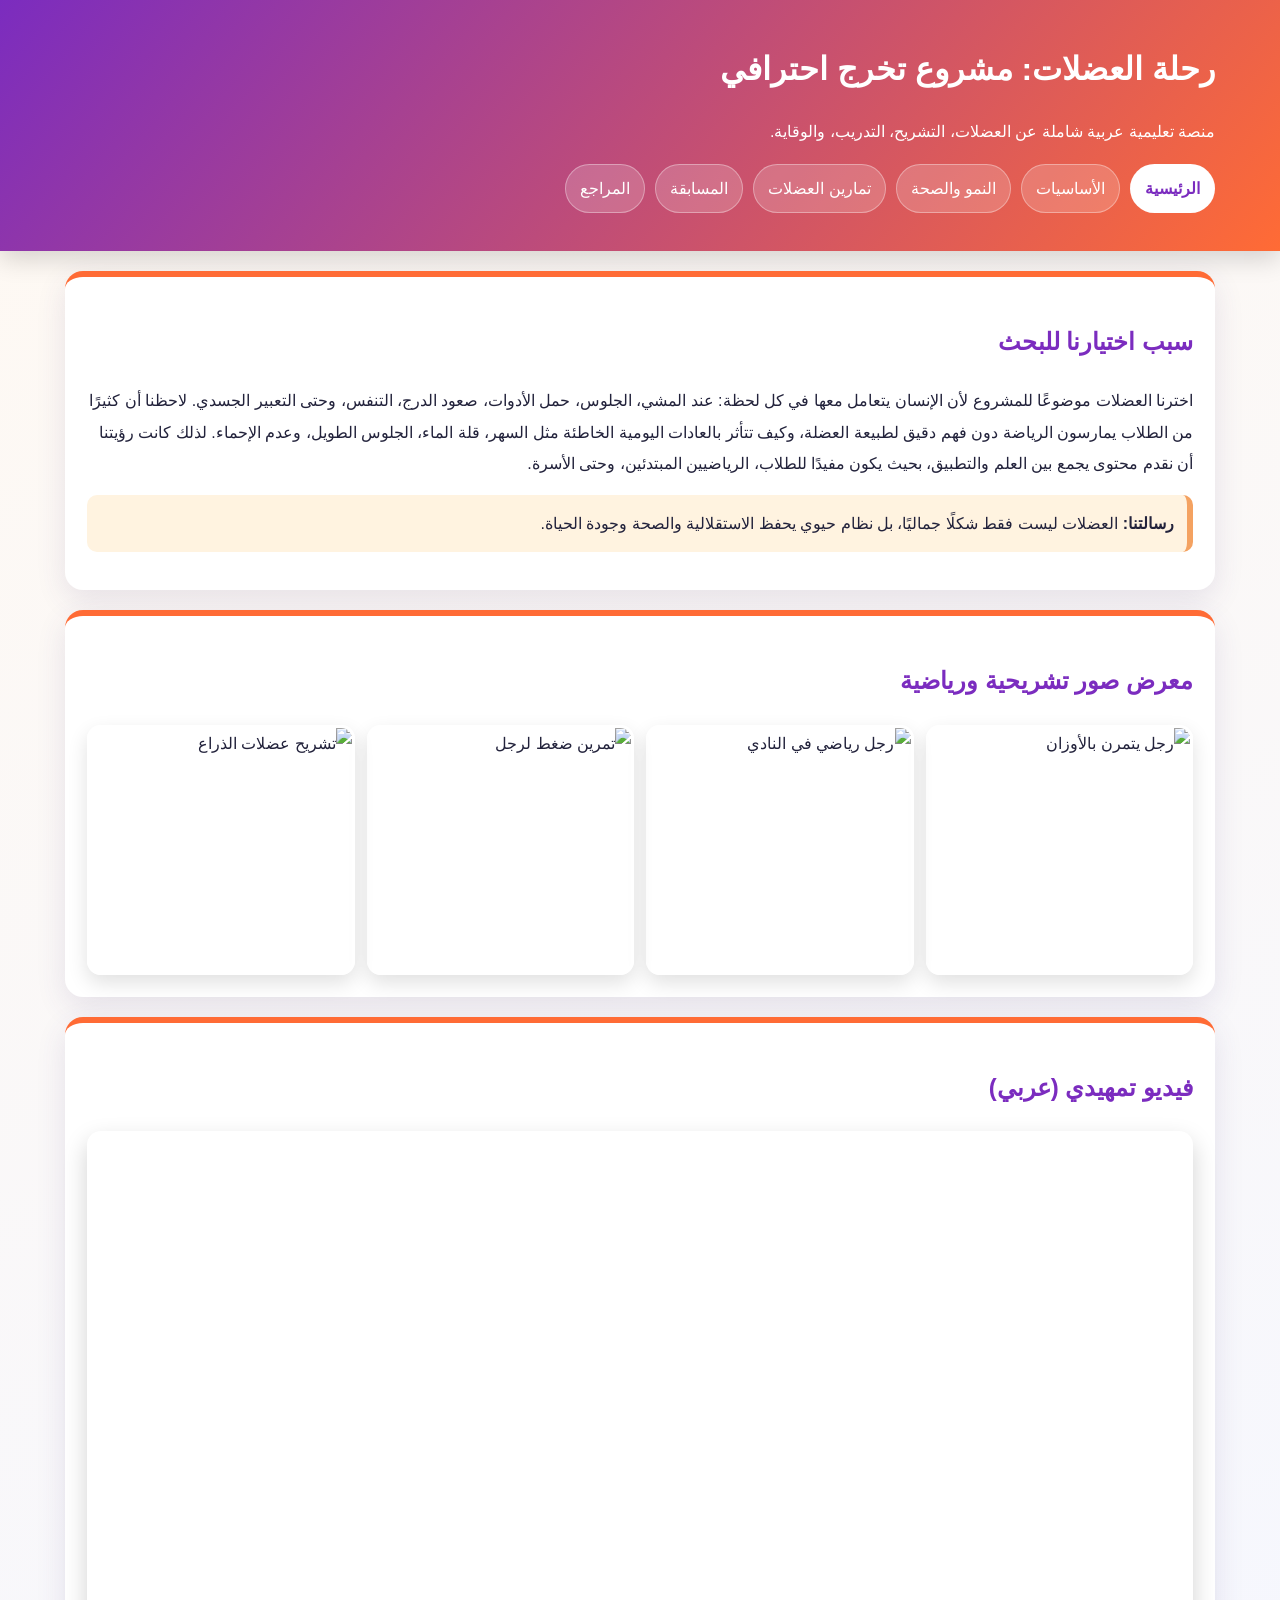
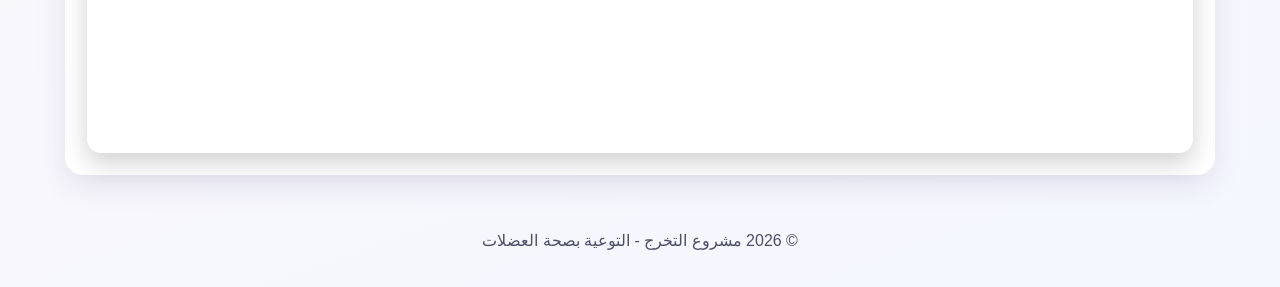
==== commit 9461aad6: "Elevate design and content: vibrant theme, Arabic media, richer muscle training sections" ====
--- a/index.html
+++ b/index.html
@@ -1,13 +1,13 @@
-<!doctype html><html lang="ar" dir="rtl"><head><meta charset="UTF-8"><meta name="viewport" content="width=device-width,initial-scale=1"><title>رحلة العضلات | الرئيسية</title><link rel="stylesheet" href="styles.css"><script defer src="app.js"></script></head><body>
-<header class="hero"><div class="container"><h1>رحلة العضلات: مشروع تخرج علمي متكامل</h1><p>منصة تثقيفية احترافية عن العضلات، النمو، الإصابات، الوقاية، والتمارين العملية المرتبطة بالحياة اليومية.</p><nav class="topnav"><a href="index.html" class="active">الرئيسية</a><a href="muscle-basics.html">الأساسيات</a><a href="growth-health.html">النمو والصحة</a><a href="sports.html">عضلات وتمارين</a><a href="quiz.html">المسابقة</a><a href="references.html">المراجع</a></nav></div></header>
+<!doctype html>
+<html lang="ar" dir="rtl"><head><meta charset="UTF-8"><meta name="viewport" content="width=device-width,initial-scale=1"><title>رحلة العضلات | الرئيسية</title><link rel="stylesheet" href="styles.css"></head><body>
+<header class="hero"><div class="container"><h1>رحلة العضلات: مشروع تخرج احترافي</h1><p>منصة تعليمية عربية شاملة عن العضلات، التشريح، التدريب، والوقاية.</p><nav class="topnav"><a href="index.html" class="active">الرئيسية</a><a href="muscle-basics.html">الأساسيات</a><a href="growth-health.html">النمو والصحة</a><a href="sports.html">تمارين العضلات</a><a href="quiz.html">المسابقة</a><a href="references.html">المراجع</a></nav></div></header>
 <main class="container">
-<section class="card"><h2>سبب اختيارنا للبحث</h2><p>اخترنا موضوع العضلات لأنَّها المحرك الحقيقي لكل تفاصيل حياتنا: الوقوف، المشي، صعود الدرج، حمل الحقيبة، الجلوس السليم، وحتى التعبير الحركي أثناء الحديث. كثير من الطلبة يمارسون النشاط البدني دون فهمٍ علمي لكيفية عمل العضلات أو كيفية حمايتها من الإجهاد والإصابات، لذلك صممنا هذا الموقع ليربط بين المعلومة الطبية المبسطة والتطبيق العملي. نؤمن أن رفع الوعي العضلي ينعكس مباشرة على الصحة العامة، الإنتاجية، والثقة بالنفس.</p><p class="message"><strong>رسالة الموقع:</strong> التوعية العلمية + التطبيق العملي + الوقاية الذكية = مجتمع أكثر صحة وحركة.</p></section>
-<section class="card"><h2>معرض صور (تشريحي + رياضي)</h2><div class="gallery">
-<img src="https://images.unsplash.com/photo-1583454110551-21f2fa2afe61?auto=format&fit=crop&w=1200&q=80" alt="رجل يمارس التمارين">
-<img src="https://images.unsplash.com/photo-1534367507873-d2d7e24c797f?auto=format&fit=crop&w=1200&q=80" alt="رجل في تمرين مقاومة">
-<img src="https://images.unsplash.com/photo-1579758629938-03607ccdbaba?auto=format&fit=crop&w=1200&q=80" alt="رجل يتدرب على الأوزان">
-<img src="https://upload.wikimedia.org/wikipedia/commons/9/9e/Muscular_system_anterior.svg" alt="صورة تشريحية للعضلات الأمامية">
-<img src="https://upload.wikimedia.org/wikipedia/commons/6/67/Muscular_system_posterior.svg" alt="صورة تشريحية للعضلات الخلفية">
+<section class="card"><h2>سبب اختيارنا للبحث</h2><p>اخترنا العضلات موضوعًا للمشروع لأن الإنسان يتعامل معها في كل لحظة: عند المشي، الجلوس، حمل الأدوات، صعود الدرج، التنفس، وحتى التعبير الجسدي. لاحظنا أن كثيرًا من الطلاب يمارسون الرياضة دون فهم دقيق لطبيعة العضلة، وكيف تتأثر بالعادات اليومية الخاطئة مثل السهر، قلة الماء، الجلوس الطويل، وعدم الإحماء. لذلك كانت رؤيتنا أن نقدم محتوى يجمع بين العلم والتطبيق، بحيث يكون مفيدًا للطلاب، الرياضيين المبتدئين، وحتى الأسرة.</p><p class="message"><strong>رسالتنا:</strong> العضلات ليست فقط شكلًا جماليًا، بل نظام حيوي يحفظ الاستقلالية والصحة وجودة الحياة.</p></section>
+<section class="card"><h2>معرض صور تشريحية ورياضية</h2><div class="gallery">
+<img src="https://images.unsplash.com/photo-1534258936925-c58bed479fcb?auto=format&fit=crop&w=1000&q=80" alt="رجل يتمرن بالأوزان">
+<img src="https://images.unsplash.com/photo-1593079831268-3381b0db4a77?auto=format&fit=crop&w=1000&q=80" alt="رجل رياضي في النادي">
+<img src="https://images.unsplash.com/photo-1583454110551-21f2fa2afe61?auto=format&fit=crop&w=1000&q=80" alt="تمرين ضغط لرجل">
+<img src="https://images.unsplash.com/photo-1579758629938-03607ccdbaba?auto=format&fit=crop&w=1000&q=80" alt="تشريح عضلات الذراع">
 </div></section>
-<section class="card"><h2>فيديو عربي تمهيدي</h2><div class="video-wrap"><iframe src="https://www.youtube.com/embed/1M4fA1wVnG0" title="الجهاز العضلي" allowfullscreen></iframe></div><p>الفيديو يقدم مقدمة مبسطة عن العضلات وعلاقتها بالحركة والصحة اليومية.</p></section>
-</main><footer><div class="container">© 2026 مشروع التخرج - رحلة العضلات</div></footer></body></html>
+<section class="card"><h2>فيديو تمهيدي (عربي)</h2><div class="video-wrap"><iframe src="https://www.youtube.com/embed/jc4M2VYdJfU" title="شرح الجهاز العضلي بالعربي" allowfullscreen></iframe></div></section>
+</main><footer><div class="container">© 2026 مشروع التخرج - التوعية بصحة العضلات</div></footer></body></html>
--- a/styles.css
+++ b/styles.css
@@ -1,27 +1,30 @@
-:root{
-  --bg1:#0f172a; --bg2:#1e293b; --bg3:#111827;
-  --gold:#f59e0b; --cyan:#22d3ee; --pink:#f97316; --lime:#84cc16;
-  --text:#e5e7eb; --muted:#cbd5e1; --card:rgba(255,255,255,.08);
+:root {
+  --bg: #fff9f2;
+  --bg2: #f5f7ff;
+  --card: #ffffff;
+  --text: #22223b;
+  --primary: #ff6b35;
+  --secondary: #7b2cbf;
+  --accent: #2a9d8f;
+  --gold: #f4a261;
 }
 *{box-sizing:border-box}
-body{margin:0;font-family:"Cairo",Tahoma,Arial,sans-serif;color:var(--text);background:radial-gradient(circle at 10% 10%,#1d4ed8 0%,transparent 35%),radial-gradient(circle at 90% 20%,#ea580c 0%,transparent 30%),linear-gradient(135deg,var(--bg1),var(--bg2),var(--bg3));line-height:2}
-.container{width:min(1150px,92%);margin:auto}
-.hero{padding:36px 0;background:linear-gradient(120deg,rgba(34,211,238,.22),rgba(245,158,11,.2));backdrop-filter:blur(2px);border-bottom:1px solid rgba(255,255,255,.16)}
-.hero h1{margin:0 0 8px;font-size:clamp(1.6rem,3.2vw,2.5rem)}
-.topnav{display:flex;flex-wrap:wrap;gap:10px;margin-top:14px}
-.topnav a{text-decoration:none;color:#fff;padding:8px 14px;border-radius:999px;background:linear-gradient(90deg,#2563eb,#9333ea);font-weight:700;transition:.25s}
-.topnav a:hover{transform:translateY(-2px);filter:brightness(1.08)}
-.topnav a.active{background:linear-gradient(90deg,var(--gold),var(--pink));color:#111827}
-.card{margin:18px 0;padding:22px;border-radius:18px;background:var(--card);border:1px solid rgba(255,255,255,.15);box-shadow:0 15px 30px rgba(0,0,0,.25)}
-.card h2{margin-top:0;color:#fff}.card h3{color:#fde68a}
-.message{background:linear-gradient(90deg,rgba(34,211,238,.2),rgba(245,158,11,.2));padding:12px;border-right:6px solid var(--gold);border-radius:10px}
-.gallery{display:grid;grid-template-columns:repeat(auto-fit,minmax(220px,1fr));gap:12px}
-.gallery img,.full-img,.muscle-img{width:100%;height:260px;object-fit:cover;border-radius:14px;border:2px solid rgba(255,255,255,.15)}
-.video-wrap{position:relative;padding-bottom:56.25%;height:0;border-radius:14px;overflow:hidden;border:2px solid rgba(255,255,255,.12)}
+body{margin:0;font-family:"Cairo",Tahoma,Arial,sans-serif;color:var(--text);line-height:1.95;background:linear-gradient(160deg,var(--bg),var(--bg2));}
+.container{width:min(1150px,93%);margin:auto}
+.hero{background:linear-gradient(130deg,var(--secondary),var(--primary));color:#fff;padding:38px 0;box-shadow:0 8px 24px rgba(0,0,0,.16)}
+.hero h1{margin:0 0 8px;font-size:2rem}
+.topnav{display:flex;flex-wrap:wrap;gap:10px;margin-top:12px}
+.topnav a{padding:8px 14px;background:rgba(255,255,255,.18);border:1px solid rgba(255,255,255,.35);color:#fff;text-decoration:none;border-radius:999px;transition:.2s}
+.topnav a:hover{transform:translateY(-1px);background:rgba(255,255,255,.3)}
+.topnav a.active{background:#fff;color:var(--secondary);font-weight:700}
+.card{background:var(--card);margin:20px 0;padding:22px;border-radius:18px;border-top:6px solid var(--primary);box-shadow:0 10px 30px rgba(73,56,120,.12)}
+.card h2{color:var(--secondary)} .card h3{color:var(--accent)}
+.message{background:#fff3e0;border-right:6px solid var(--gold);padding:13px;border-radius:10px}
+.grid{display:grid;grid-template-columns:repeat(auto-fit,minmax(240px,1fr));gap:14px}
+.gallery{display:grid;grid-template-columns:repeat(auto-fit,minmax(230px,1fr));gap:12px}
+.gallery img,.full-img,.muscle-img{width:100%;height:250px;object-fit:cover;border-radius:14px;border:3px solid #fff;box-shadow:0 8px 20px rgba(0,0,0,.12)}
+.video-wrap{position:relative;padding-bottom:56.25%;height:0;overflow:hidden;border-radius:14px;box-shadow:0 10px 25px rgba(0,0,0,.18)}
 .video-wrap iframe{position:absolute;inset:0;width:100%;height:100%;border:0}
-.grid{display:grid;grid-template-columns:repeat(auto-fit,minmax(260px,1fr));gap:14px}
-.exercise{background:rgba(17,24,39,.6);padding:14px;border-radius:12px;border:1px solid rgba(132,204,22,.35)}
-.exercise a{color:#67e8f9;font-weight:700}
-.btn{background:linear-gradient(90deg,#10b981,#22d3ee);color:#0b1324;border:0;padding:11px 15px;border-radius:10px;cursor:pointer;font-weight:700}
-.q-item{padding:10px;border:1px solid rgba(255,255,255,.2);border-radius:10px;margin:10px 0;background:rgba(0,0,0,.18)}
-footer{padding:24px 0;text-align:center;color:var(--muted)}
+.exercise-block{padding:14px;margin:12px 0;background:#f8f9ff;border-radius:12px;border-right:5px solid var(--accent)}
+.badge{display:inline-block;background:var(--accent);color:#fff;padding:2px 10px;border-radius:999px;font-size:.85rem}
+footer{padding:30px 0;text-align:center;color:#4d4d68}
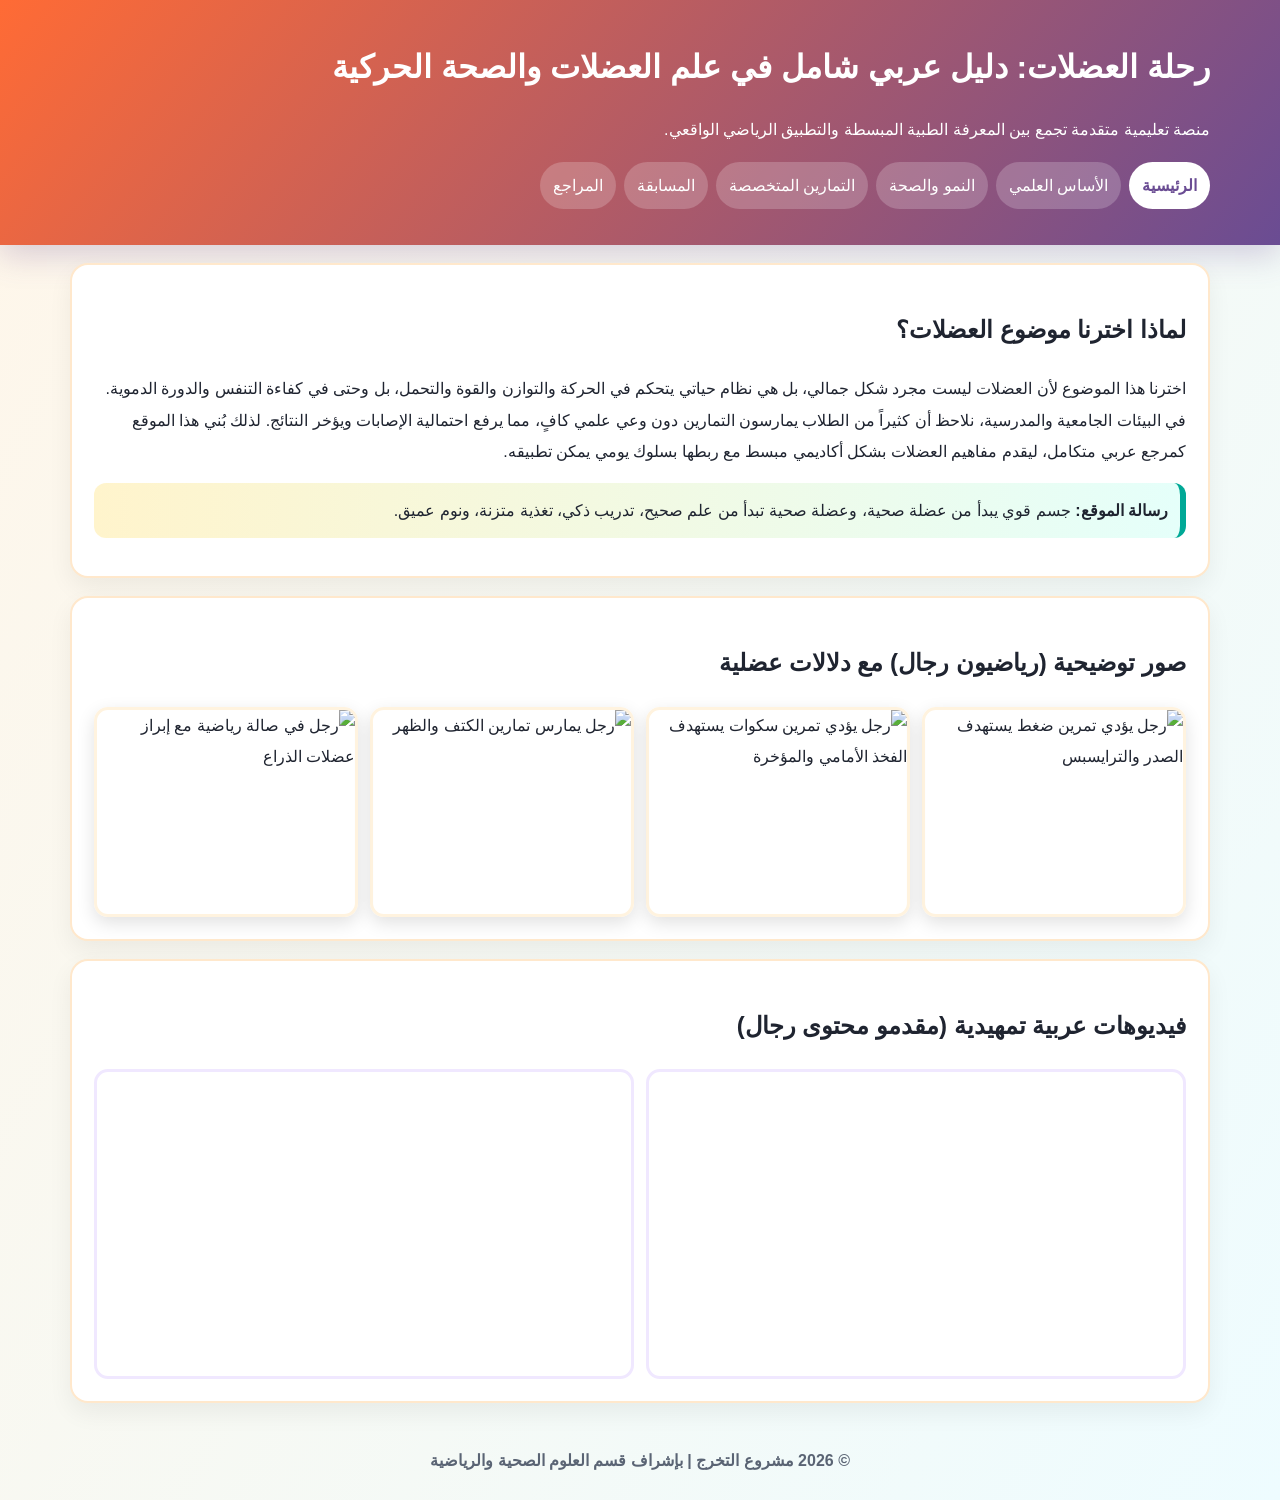
==== commit 46dd05c4: "Revamp styling and enrich Arabic muscle content with male-focused media" ====
--- a/index.html
+++ b/index.html
@@ -1,13 +1,19 @@
 <!doctype html>
-<html lang="ar" dir="rtl"><head><meta charset="UTF-8"><meta name="viewport" content="width=device-width,initial-scale=1"><title>رحلة العضلات | الرئيسية</title><link rel="stylesheet" href="styles.css"></head><body>
-<header class="hero"><div class="container"><h1>رحلة العضلات: مشروع تخرج احترافي</h1><p>منصة تعليمية عربية شاملة عن العضلات، التشريح، التدريب، والوقاية.</p><nav class="topnav"><a href="index.html" class="active">الرئيسية</a><a href="muscle-basics.html">الأساسيات</a><a href="growth-health.html">النمو والصحة</a><a href="sports.html">تمارين العضلات</a><a href="quiz.html">المسابقة</a><a href="references.html">المراجع</a></nav></div></header>
+<html lang="ar" dir="rtl">
+<head><meta charset="UTF-8"><meta name="viewport" content="width=device-width, initial-scale=1.0"><title>رحلة العضلات | مشروع تخرج احترافي</title><link rel="stylesheet" href="styles.css"></head>
+<body>
+<header class="hero"><div class="container"><h1>رحلة العضلات: دليل عربي شامل في علم العضلات والصحة الحركية</h1><p>منصة تعليمية متقدمة تجمع بين المعرفة الطبية المبسطة والتطبيق الرياضي الواقعي.</p><nav class="topnav"><a href="index.html" class="active">الرئيسية</a><a href="muscle-basics.html">الأساس العلمي</a><a href="growth-health.html">النمو والصحة</a><a href="sports.html">التمارين المتخصصة</a><a href="quiz.html">المسابقة</a><a href="references.html">المراجع</a></nav></div></header>
 <main class="container">
-<section class="card"><h2>سبب اختيارنا للبحث</h2><p>اخترنا العضلات موضوعًا للمشروع لأن الإنسان يتعامل معها في كل لحظة: عند المشي، الجلوس، حمل الأدوات، صعود الدرج، التنفس، وحتى التعبير الجسدي. لاحظنا أن كثيرًا من الطلاب يمارسون الرياضة دون فهم دقيق لطبيعة العضلة، وكيف تتأثر بالعادات اليومية الخاطئة مثل السهر، قلة الماء، الجلوس الطويل، وعدم الإحماء. لذلك كانت رؤيتنا أن نقدم محتوى يجمع بين العلم والتطبيق، بحيث يكون مفيدًا للطلاب، الرياضيين المبتدئين، وحتى الأسرة.</p><p class="message"><strong>رسالتنا:</strong> العضلات ليست فقط شكلًا جماليًا، بل نظام حيوي يحفظ الاستقلالية والصحة وجودة الحياة.</p></section>
-<section class="card"><h2>معرض صور تشريحية ورياضية</h2><div class="gallery">
-<img src="https://images.unsplash.com/photo-1534258936925-c58bed479fcb?auto=format&fit=crop&w=1000&q=80" alt="رجل يتمرن بالأوزان">
-<img src="https://images.unsplash.com/photo-1593079831268-3381b0db4a77?auto=format&fit=crop&w=1000&q=80" alt="رجل رياضي في النادي">
-<img src="https://images.unsplash.com/photo-1583454110551-21f2fa2afe61?auto=format&fit=crop&w=1000&q=80" alt="تمرين ضغط لرجل">
-<img src="https://images.unsplash.com/photo-1579758629938-03607ccdbaba?auto=format&fit=crop&w=1000&q=80" alt="تشريح عضلات الذراع">
+<section class="card"><h2>لماذا اخترنا موضوع العضلات؟</h2><p>اخترنا هذا الموضوع لأن العضلات ليست مجرد شكل جمالي، بل هي نظام حياتي يتحكم في الحركة والتوازن والقوة والتحمل، بل وحتى في كفاءة التنفس والدورة الدموية. في البيئات الجامعية والمدرسية، نلاحظ أن كثيراً من الطلاب يمارسون التمارين دون وعي علمي كافٍ، مما يرفع احتمالية الإصابات ويؤخر النتائج. لذلك بُني هذا الموقع كمرجع عربي متكامل، ليقدم مفاهيم العضلات بشكل أكاديمي مبسط مع ربطها بسلوك يومي يمكن تطبيقه.</p><p class="highlight"><strong>رسالة الموقع:</strong> جسم قوي يبدأ من عضلة صحية، وعضلة صحية تبدأ من علم صحيح، تدريب ذكي، تغذية متزنة، ونوم عميق.</p></section>
+<section class="card"><h2>صور توضيحية (رياضيون رجال) مع دلالات عضلية</h2><div class="gallery">
+<img src="https://images.unsplash.com/photo-1583454110551-21f2fa2afe61?auto=format&fit=crop&w=1200&q=80" alt="رجل يؤدي تمرين ضغط يستهدف الصدر والترايسبس">
+<img src="https://images.unsplash.com/photo-1579758629938-03607ccdbaba?auto=format&fit=crop&w=1200&q=80" alt="رجل يؤدي تمرين سكوات يستهدف الفخذ الأمامي والمؤخرة">
+<img src="https://images.unsplash.com/photo-1534367610401-9f5ed68180aa?auto=format&fit=crop&w=1200&q=80" alt="رجل يمارس تمارين الكتف والظهر">
+<img src="https://images.unsplash.com/photo-1599058917212-d750089bc07e?auto=format&fit=crop&w=1200&q=80" alt="رجل في صالة رياضية مع إبراز عضلات الذراع">
 </div></section>
-<section class="card"><h2>فيديو تمهيدي (عربي)</h2><div class="video-wrap"><iframe src="https://www.youtube.com/embed/jc4M2VYdJfU" title="شرح الجهاز العضلي بالعربي" allowfullscreen></iframe></div></section>
-</main><footer><div class="container">© 2026 مشروع التخرج - التوعية بصحة العضلات</div></footer></body></html>
+<section class="card"><h2>فيديوهات عربية تمهيدية (مقدمو محتوى رجال)</h2><div class="video-grid">
+<div class="video-wrap"><iframe src="https://www.youtube.com/embed/Jf8R5Y7FX4Q" title="تشريح العضلات - عربي" allowfullscreen></iframe></div>
+<div class="video-wrap"><iframe src="https://www.youtube.com/embed/3f6m3f_uQxM" title="أساسيات بناء العضلات - عربي" allowfullscreen></iframe></div>
+</div></section>
+</main><footer><div class="container">© 2026 مشروع التخرج | بإشراف قسم العلوم الصحية والرياضية</div></footer>
+</body></html>
--- a/styles.css
+++ b/styles.css
@@ -1,30 +1,33 @@
 :root {
-  --bg: #fff9f2;
-  --bg2: #f5f7ff;
-  --card: #ffffff;
-  --text: #22223b;
-  --primary: #ff6b35;
-  --secondary: #7b2cbf;
-  --accent: #2a9d8f;
-  --gold: #f4a261;
+  --bg1:#fff6e9;
+  --bg2:#eefcff;
+  --card:#ffffff;
+  --text:#1f2430;
+  --primary:#ff6b35;
+  --secondary:#6a4c93;
+  --accent:#00a896;
+  --gold:#f4b400;
 }
 *{box-sizing:border-box}
-body{margin:0;font-family:"Cairo",Tahoma,Arial,sans-serif;color:var(--text);line-height:1.95;background:linear-gradient(160deg,var(--bg),var(--bg2));}
-.container{width:min(1150px,93%);margin:auto}
-.hero{background:linear-gradient(130deg,var(--secondary),var(--primary));color:#fff;padding:38px 0;box-shadow:0 8px 24px rgba(0,0,0,.16)}
+body{margin:0;font-family:"Cairo","Tahoma",Arial,sans-serif;color:var(--text);background:linear-gradient(120deg,var(--bg1),var(--bg2));line-height:1.95}
+.container{width:min(1140px,93%);margin:0 auto}
+.hero{background:linear-gradient(130deg,var(--primary),var(--secondary));color:#fff;padding:36px 0;box-shadow:0 10px 30px rgba(106,76,147,.25)}
 .hero h1{margin:0 0 8px;font-size:2rem}
-.topnav{display:flex;flex-wrap:wrap;gap:10px;margin-top:12px}
-.topnav a{padding:8px 14px;background:rgba(255,255,255,.18);border:1px solid rgba(255,255,255,.35);color:#fff;text-decoration:none;border-radius:999px;transition:.2s}
-.topnav a:hover{transform:translateY(-1px);background:rgba(255,255,255,.3)}
+.topnav{display:flex;flex-wrap:wrap;gap:8px;margin-top:14px}
+.topnav a{color:#fff;text-decoration:none;background:rgba(255,255,255,.2);padding:8px 13px;border-radius:999px;transition:.2s}
+.topnav a:hover{transform:translateY(-2px);background:rgba(255,255,255,.35)}
 .topnav a.active{background:#fff;color:var(--secondary);font-weight:700}
-.card{background:var(--card);margin:20px 0;padding:22px;border-radius:18px;border-top:6px solid var(--primary);box-shadow:0 10px 30px rgba(73,56,120,.12)}
-.card h2{color:var(--secondary)} .card h3{color:var(--accent)}
-.message{background:#fff3e0;border-right:6px solid var(--gold);padding:13px;border-radius:10px}
-.grid{display:grid;grid-template-columns:repeat(auto-fit,minmax(240px,1fr));gap:14px}
-.gallery{display:grid;grid-template-columns:repeat(auto-fit,minmax(230px,1fr));gap:12px}
-.gallery img,.full-img,.muscle-img{width:100%;height:250px;object-fit:cover;border-radius:14px;border:3px solid #fff;box-shadow:0 8px 20px rgba(0,0,0,.12)}
-.video-wrap{position:relative;padding-bottom:56.25%;height:0;overflow:hidden;border-radius:14px;box-shadow:0 10px 25px rgba(0,0,0,.18)}
+.card{background:var(--card);margin:18px 0;padding:22px;border-radius:18px;border:2px solid #ffe8cc;box-shadow:0 10px 25px rgba(0,0,0,.06)}
+.highlight{background:linear-gradient(90deg,#fff4cc,#e5fffa);border-right:6px solid var(--accent);padding:12px;border-radius:12px}
+.grid{display:grid;grid-template-columns:repeat(auto-fit,minmax(240px,1fr));gap:12px}
+.gallery{display:grid;grid-template-columns:repeat(auto-fit,minmax(220px,1fr));gap:12px}
+.gallery img,.full-img,.muscle-img{width:100%;border-radius:14px;object-fit:cover;border:3px solid #fff3df;box-shadow:0 6px 18px rgba(0,0,0,.12)}
+.gallery img{height:210px}.full-img{max-height:420px}.muscle-img{height:260px}
+.video-grid{display:grid;grid-template-columns:repeat(auto-fit,minmax(280px,1fr));gap:12px}
+.video-wrap{position:relative;padding-bottom:56.25%;height:0;overflow:hidden;border-radius:14px;border:3px solid #f0e8ff}
 .video-wrap iframe{position:absolute;inset:0;width:100%;height:100%;border:0}
-.exercise-block{padding:14px;margin:12px 0;background:#f8f9ff;border-radius:12px;border-right:5px solid var(--accent)}
-.badge{display:inline-block;background:var(--accent);color:#fff;padding:2px 10px;border-radius:999px;font-size:.85rem}
-footer{padding:30px 0;text-align:center;color:#4d4d68}
+.exercise{padding:12px;border:1px dashed #ffd5b5;border-radius:12px;margin:10px 0;background:#fffdf9}
+.exercise h4{margin:0 0 6px;color:var(--secondary)}
+.btn{background:linear-gradient(120deg,var(--accent),#02c39a);color:#fff;border:0;padding:11px 16px;border-radius:10px;cursor:pointer;font-weight:700}
+.q-item{padding:12px;border:1px solid #ede1ff;border-radius:10px;margin:10px 0;background:#fcf9ff}
+footer{padding:24px 0;text-align:center;color:#5a6474;font-weight:700}
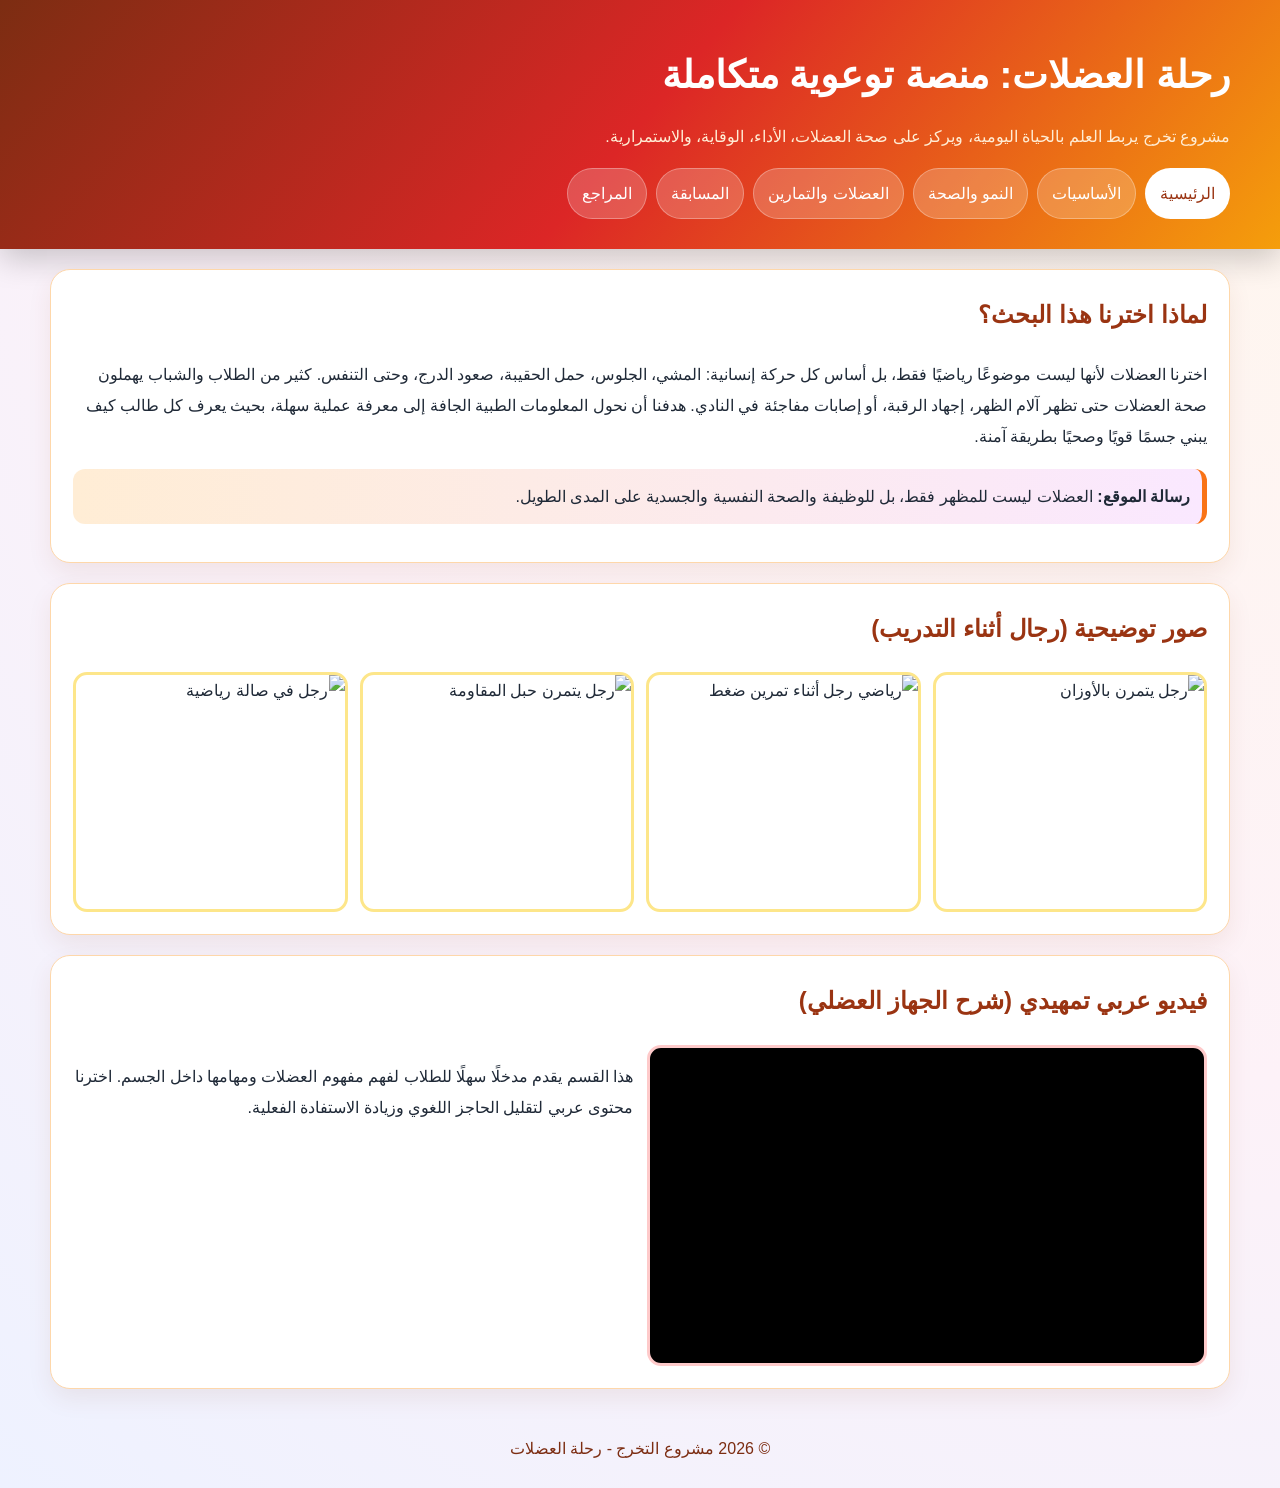
==== commit 3ec8a3a2: "Enhance visuals, Arabic media, richer content, and specialized exercise sections" ====
--- a/index.html
+++ b/index.html
@@ -1,19 +1,18 @@
 <!doctype html>
 <html lang="ar" dir="rtl">
-<head><meta charset="UTF-8"><meta name="viewport" content="width=device-width, initial-scale=1.0"><title>رحلة العضلات | مشروع تخرج احترافي</title><link rel="stylesheet" href="styles.css"></head>
+<head><meta charset="UTF-8" /><meta name="viewport" content="width=device-width, initial-scale=1.0" />
+<title>رحلة العضلات | مشروع تخرج احترافي</title><link rel="stylesheet" href="styles.css" /></head>
 <body>
-<header class="hero"><div class="container"><h1>رحلة العضلات: دليل عربي شامل في علم العضلات والصحة الحركية</h1><p>منصة تعليمية متقدمة تجمع بين المعرفة الطبية المبسطة والتطبيق الرياضي الواقعي.</p><nav class="topnav"><a href="index.html" class="active">الرئيسية</a><a href="muscle-basics.html">الأساس العلمي</a><a href="growth-health.html">النمو والصحة</a><a href="sports.html">التمارين المتخصصة</a><a href="quiz.html">المسابقة</a><a href="references.html">المراجع</a></nav></div></header>
+<header class="hero"><div class="container"><h1>رحلة العضلات: منصة توعوية متكاملة</h1><p>مشروع تخرج يربط العلم بالحياة اليومية، ويركز على صحة العضلات، الأداء، الوقاية، والاستمرارية.</p>
+<nav class="topnav"><a href="index.html" class="active">الرئيسية</a><a href="muscle-basics.html">الأساسيات</a><a href="growth-health.html">النمو والصحة</a><a href="sports.html">العضلات والتمارين</a><a href="quiz.html">المسابقة</a><a href="references.html">المراجع</a></nav></div></header>
 <main class="container">
-<section class="card"><h2>لماذا اخترنا موضوع العضلات؟</h2><p>اخترنا هذا الموضوع لأن العضلات ليست مجرد شكل جمالي، بل هي نظام حياتي يتحكم في الحركة والتوازن والقوة والتحمل، بل وحتى في كفاءة التنفس والدورة الدموية. في البيئات الجامعية والمدرسية، نلاحظ أن كثيراً من الطلاب يمارسون التمارين دون وعي علمي كافٍ، مما يرفع احتمالية الإصابات ويؤخر النتائج. لذلك بُني هذا الموقع كمرجع عربي متكامل، ليقدم مفاهيم العضلات بشكل أكاديمي مبسط مع ربطها بسلوك يومي يمكن تطبيقه.</p><p class="highlight"><strong>رسالة الموقع:</strong> جسم قوي يبدأ من عضلة صحية، وعضلة صحية تبدأ من علم صحيح، تدريب ذكي، تغذية متزنة، ونوم عميق.</p></section>
-<section class="card"><h2>صور توضيحية (رياضيون رجال) مع دلالات عضلية</h2><div class="gallery">
-<img src="https://images.unsplash.com/photo-1583454110551-21f2fa2afe61?auto=format&fit=crop&w=1200&q=80" alt="رجل يؤدي تمرين ضغط يستهدف الصدر والترايسبس">
-<img src="https://images.unsplash.com/photo-1579758629938-03607ccdbaba?auto=format&fit=crop&w=1200&q=80" alt="رجل يؤدي تمرين سكوات يستهدف الفخذ الأمامي والمؤخرة">
-<img src="https://images.unsplash.com/photo-1534367610401-9f5ed68180aa?auto=format&fit=crop&w=1200&q=80" alt="رجل يمارس تمارين الكتف والظهر">
-<img src="https://images.unsplash.com/photo-1599058917212-d750089bc07e?auto=format&fit=crop&w=1200&q=80" alt="رجل في صالة رياضية مع إبراز عضلات الذراع">
+<section class="card"><h2>لماذا اخترنا هذا البحث؟</h2><p>اخترنا العضلات لأنها ليست موضوعًا رياضيًا فقط، بل أساس كل حركة إنسانية: المشي، الجلوس، حمل الحقيبة، صعود الدرج، وحتى التنفس. كثير من الطلاب والشباب يهملون صحة العضلات حتى تظهر آلام الظهر، إجهاد الرقبة، أو إصابات مفاجئة في النادي. هدفنا أن نحول المعلومات الطبية الجافة إلى معرفة عملية سهلة، بحيث يعرف كل طالب كيف يبني جسمًا قويًا وصحيًا بطريقة آمنة.</p><p class="message"><strong>رسالة الموقع:</strong> العضلات ليست للمظهر فقط، بل للوظيفة والصحة النفسية والجسدية على المدى الطويل.</p></section>
+<section class="card"><h2>صور توضيحية (رجال أثناء التدريب)</h2><div class="gallery">
+<img src="https://images.unsplash.com/photo-1534367507873-d2d7e24c797f?auto=format&fit=crop&w=1000&q=80" alt="رجل يتمرن بالأوزان"/>
+<img src="https://images.unsplash.com/photo-1583454110551-21f2fa2afe61?auto=format&fit=crop&w=1000&q=80" alt="رياضي رجل أثناء تمرين ضغط"/>
+<img src="https://images.unsplash.com/photo-1597452485669-2c7bb5fef90d?auto=format&fit=crop&w=1000&q=80" alt="رجل يتمرن حبل المقاومة"/>
+<img src="https://images.unsplash.com/photo-1571902943202-507ec2618e8f?auto=format&fit=crop&w=1000&q=80" alt="رجل في صالة رياضية"/>
 </div></section>
-<section class="card"><h2>فيديوهات عربية تمهيدية (مقدمو محتوى رجال)</h2><div class="video-grid">
-<div class="video-wrap"><iframe src="https://www.youtube.com/embed/Jf8R5Y7FX4Q" title="تشريح العضلات - عربي" allowfullscreen></iframe></div>
-<div class="video-wrap"><iframe src="https://www.youtube.com/embed/3f6m3f_uQxM" title="أساسيات بناء العضلات - عربي" allowfullscreen></iframe></div>
-</div></section>
-</main><footer><div class="container">© 2026 مشروع التخرج | بإشراف قسم العلوم الصحية والرياضية</div></footer>
+<section class="card"><h2>فيديو عربي تمهيدي (شرح الجهاز العضلي)</h2><div class="video-grid"><div class="video-wrap"><iframe src="https://www.youtube.com/embed/Fg6-DFD0M34" title="شرح العضلات بالعربي" allowfullscreen></iframe></div><div><p>هذا القسم يقدم مدخلًا سهلًا للطلاب لفهم مفهوم العضلات ومهامها داخل الجسم. اخترنا محتوى عربي لتقليل الحاجز اللغوي وزيادة الاستفادة الفعلية.</p></div></div></section>
+</main><footer><div class="container">© 2026 مشروع التخرج - رحلة العضلات</div></footer>
 </body></html>
--- a/styles.css
+++ b/styles.css
@@ -1,33 +1,32 @@
-:root {
-  --bg1:#fff6e9;
-  --bg2:#eefcff;
+:root{
+  --bg1:#fff7ed;
+  --bg2:#fdf2f8;
+  --ink:#1f2937;
+  --muted:#475569;
+  --brand:#ef4444;
+  --brand2:#f59e0b;
+  --brand3:#8b5cf6;
   --card:#ffffff;
-  --text:#1f2430;
-  --primary:#ff6b35;
-  --secondary:#6a4c93;
-  --accent:#00a896;
-  --gold:#f4b400;
 }
 *{box-sizing:border-box}
-body{margin:0;font-family:"Cairo","Tahoma",Arial,sans-serif;color:var(--text);background:linear-gradient(120deg,var(--bg1),var(--bg2));line-height:1.95}
-.container{width:min(1140px,93%);margin:0 auto}
-.hero{background:linear-gradient(130deg,var(--primary),var(--secondary));color:#fff;padding:36px 0;box-shadow:0 10px 30px rgba(106,76,147,.25)}
-.hero h1{margin:0 0 8px;font-size:2rem}
-.topnav{display:flex;flex-wrap:wrap;gap:8px;margin-top:14px}
-.topnav a{color:#fff;text-decoration:none;background:rgba(255,255,255,.2);padding:8px 13px;border-radius:999px;transition:.2s}
-.topnav a:hover{transform:translateY(-2px);background:rgba(255,255,255,.35)}
-.topnav a.active{background:#fff;color:var(--secondary);font-weight:700}
-.card{background:var(--card);margin:18px 0;padding:22px;border-radius:18px;border:2px solid #ffe8cc;box-shadow:0 10px 25px rgba(0,0,0,.06)}
-.highlight{background:linear-gradient(90deg,#fff4cc,#e5fffa);border-right:6px solid var(--accent);padding:12px;border-radius:12px}
-.grid{display:grid;grid-template-columns:repeat(auto-fit,minmax(240px,1fr));gap:12px}
+body{margin:0;font-family:"Cairo","Tahoma",sans-serif;color:var(--ink);background:radial-gradient(circle at top right,var(--bg1),var(--bg2) 55%,#eef2ff);line-height:1.95}
+.container{width:min(1180px,93%);margin:0 auto}
+.hero{background:linear-gradient(130deg,#7c2d12,#dc2626,#f59e0b);color:#fff;padding:38px 0 30px;box-shadow:0 10px 30px rgba(0,0,0,.2)}
+.hero h1{margin:0 0 8px;font-size:clamp(1.6rem,3vw,2.4rem)}
+.hero p{margin:0 0 16px;color:#ffedd5}
+.topnav{display:flex;flex-wrap:wrap;gap:9px}.topnav a{color:#fff;text-decoration:none;padding:9px 14px;border-radius:999px;background:rgba(255,255,255,.2);border:1px solid rgba(255,255,255,.3)}.topnav a.active,.topnav a:hover{background:#fff;color:#9a3412}
+.card{background:var(--card);margin:20px 0;padding:22px;border-radius:20px;border:1px solid #fed7aa;box-shadow:0 10px 24px rgba(124,45,18,.08)}
+.card h2{margin-top:0;color:#9a3412}.card h3{color:#7c3aed}
+.message{background:linear-gradient(90deg,#ffedd5,#fae8ff);padding:12px;border-radius:12px;border-right:5px solid #f97316}
+.grid{display:grid;grid-template-columns:repeat(auto-fit,minmax(260px,1fr));gap:14px}
 .gallery{display:grid;grid-template-columns:repeat(auto-fit,minmax(220px,1fr));gap:12px}
-.gallery img,.full-img,.muscle-img{width:100%;border-radius:14px;object-fit:cover;border:3px solid #fff3df;box-shadow:0 6px 18px rgba(0,0,0,.12)}
-.gallery img{height:210px}.full-img{max-height:420px}.muscle-img{height:260px}
-.video-grid{display:grid;grid-template-columns:repeat(auto-fit,minmax(280px,1fr));gap:12px}
-.video-wrap{position:relative;padding-bottom:56.25%;height:0;overflow:hidden;border-radius:14px;border:3px solid #f0e8ff}
-.video-wrap iframe{position:absolute;inset:0;width:100%;height:100%;border:0}
-.exercise{padding:12px;border:1px dashed #ffd5b5;border-radius:12px;margin:10px 0;background:#fffdf9}
-.exercise h4{margin:0 0 6px;color:var(--secondary)}
-.btn{background:linear-gradient(120deg,var(--accent),#02c39a);color:#fff;border:0;padding:11px 16px;border-radius:10px;cursor:pointer;font-weight:700}
-.q-item{padding:12px;border:1px solid #ede1ff;border-radius:10px;margin:10px 0;background:#fcf9ff}
-footer{padding:24px 0;text-align:center;color:#5a6474;font-weight:700}
+.gallery img,.full-img,.muscle-img{width:100%;height:240px;object-fit:cover;border-radius:14px;border:3px solid #fde68a}
+.muscle-img{height:300px;object-fit:contain;background:#fff7ed;padding:10px}
+.video-grid{display:grid;grid-template-columns:repeat(auto-fit,minmax(280px,1fr));gap:14px}
+.video-wrap{position:relative;padding-bottom:56.25%;height:0;overflow:hidden;border-radius:14px;border:3px solid #fecaca;background:#000}.video-wrap iframe{position:absolute;inset:0;width:100%;height:100%;border:0}
+.exercise-list{display:grid;grid-template-columns:repeat(auto-fit,minmax(260px,1fr));gap:12px}.exercise-item{background:#fff7ed;border:1px solid #fdba74;padding:14px;border-radius:14px}
+.exercise-item ul{margin:0;padding-right:18px}
+a{color:#b91c1c}
+.btn{background:linear-gradient(90deg,#dc2626,#f59e0b);color:#fff;border:0;padding:11px 16px;border-radius:10px;cursor:pointer}
+.q-item{padding:12px;border:1px solid #fbcfe8;background:#fff;border-radius:10px;margin:10px 0}
+footer{padding:24px 0;text-align:center;color:#7c2d12}
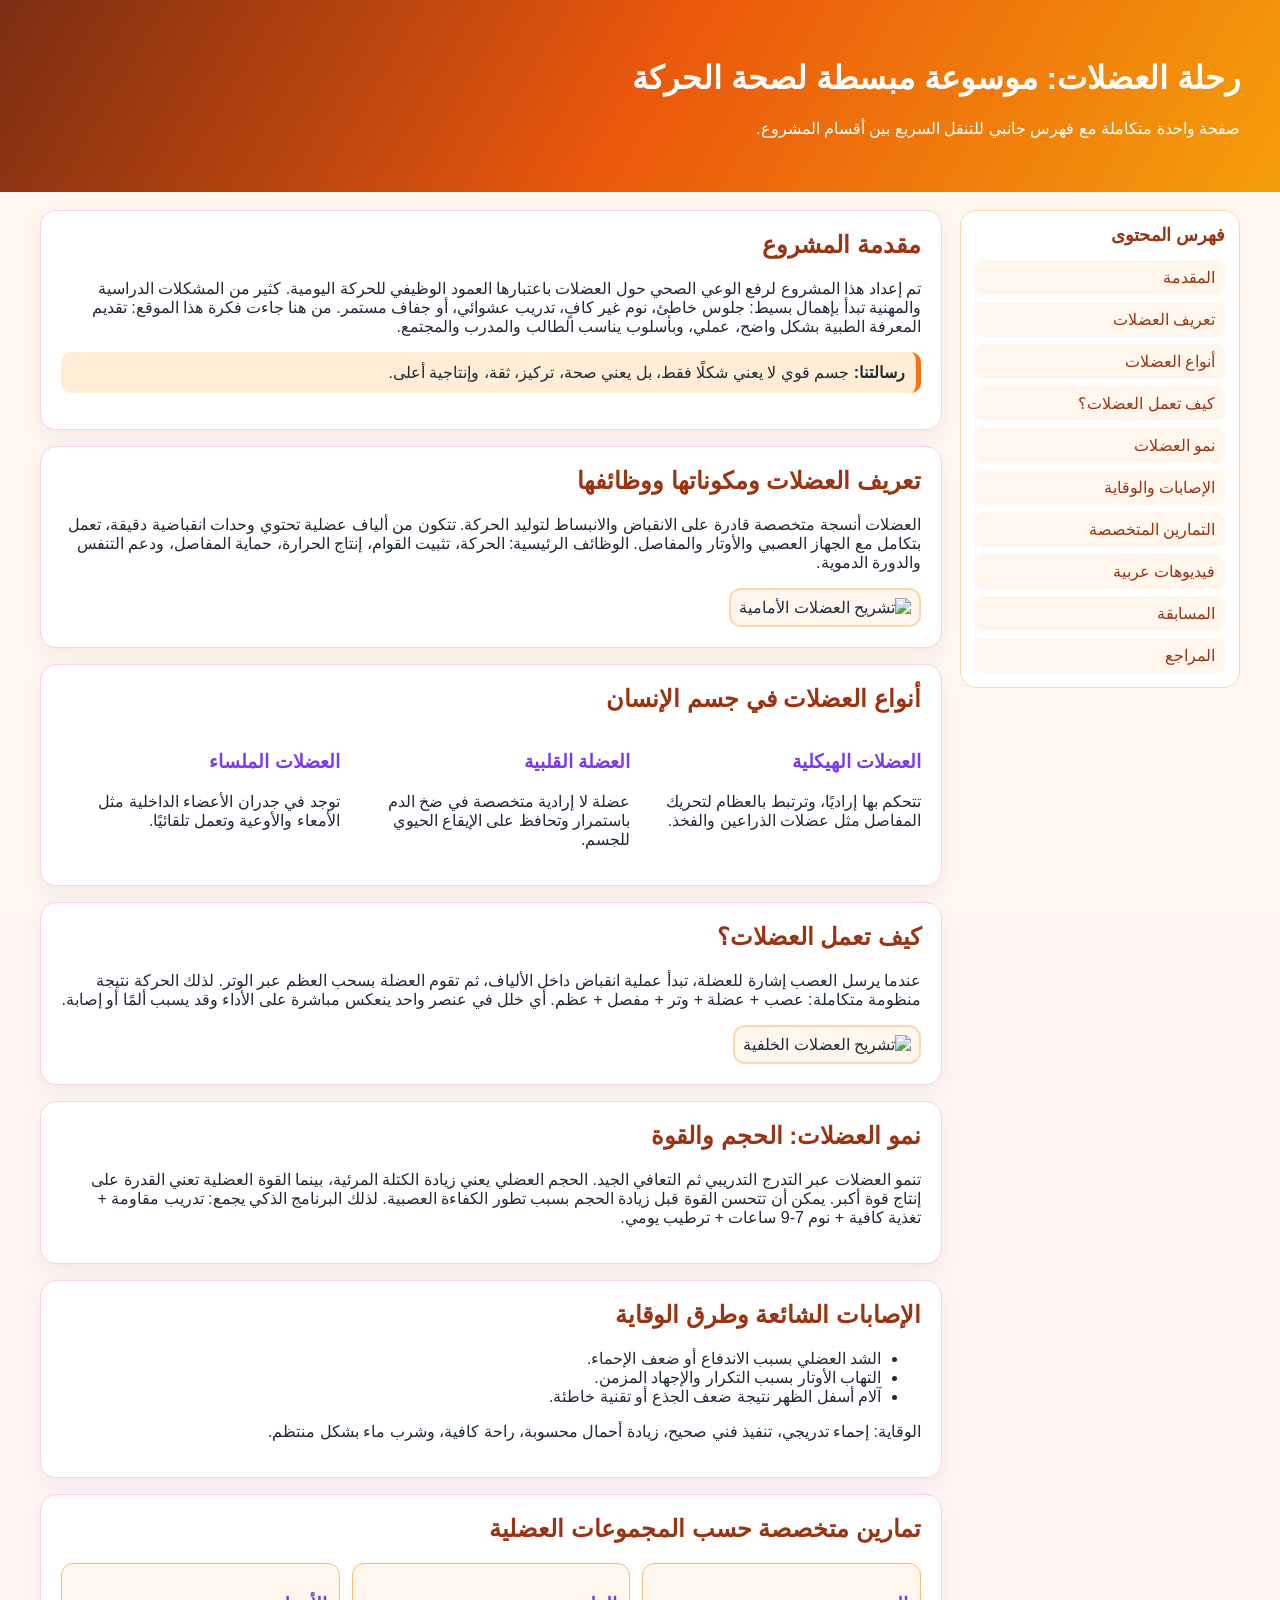
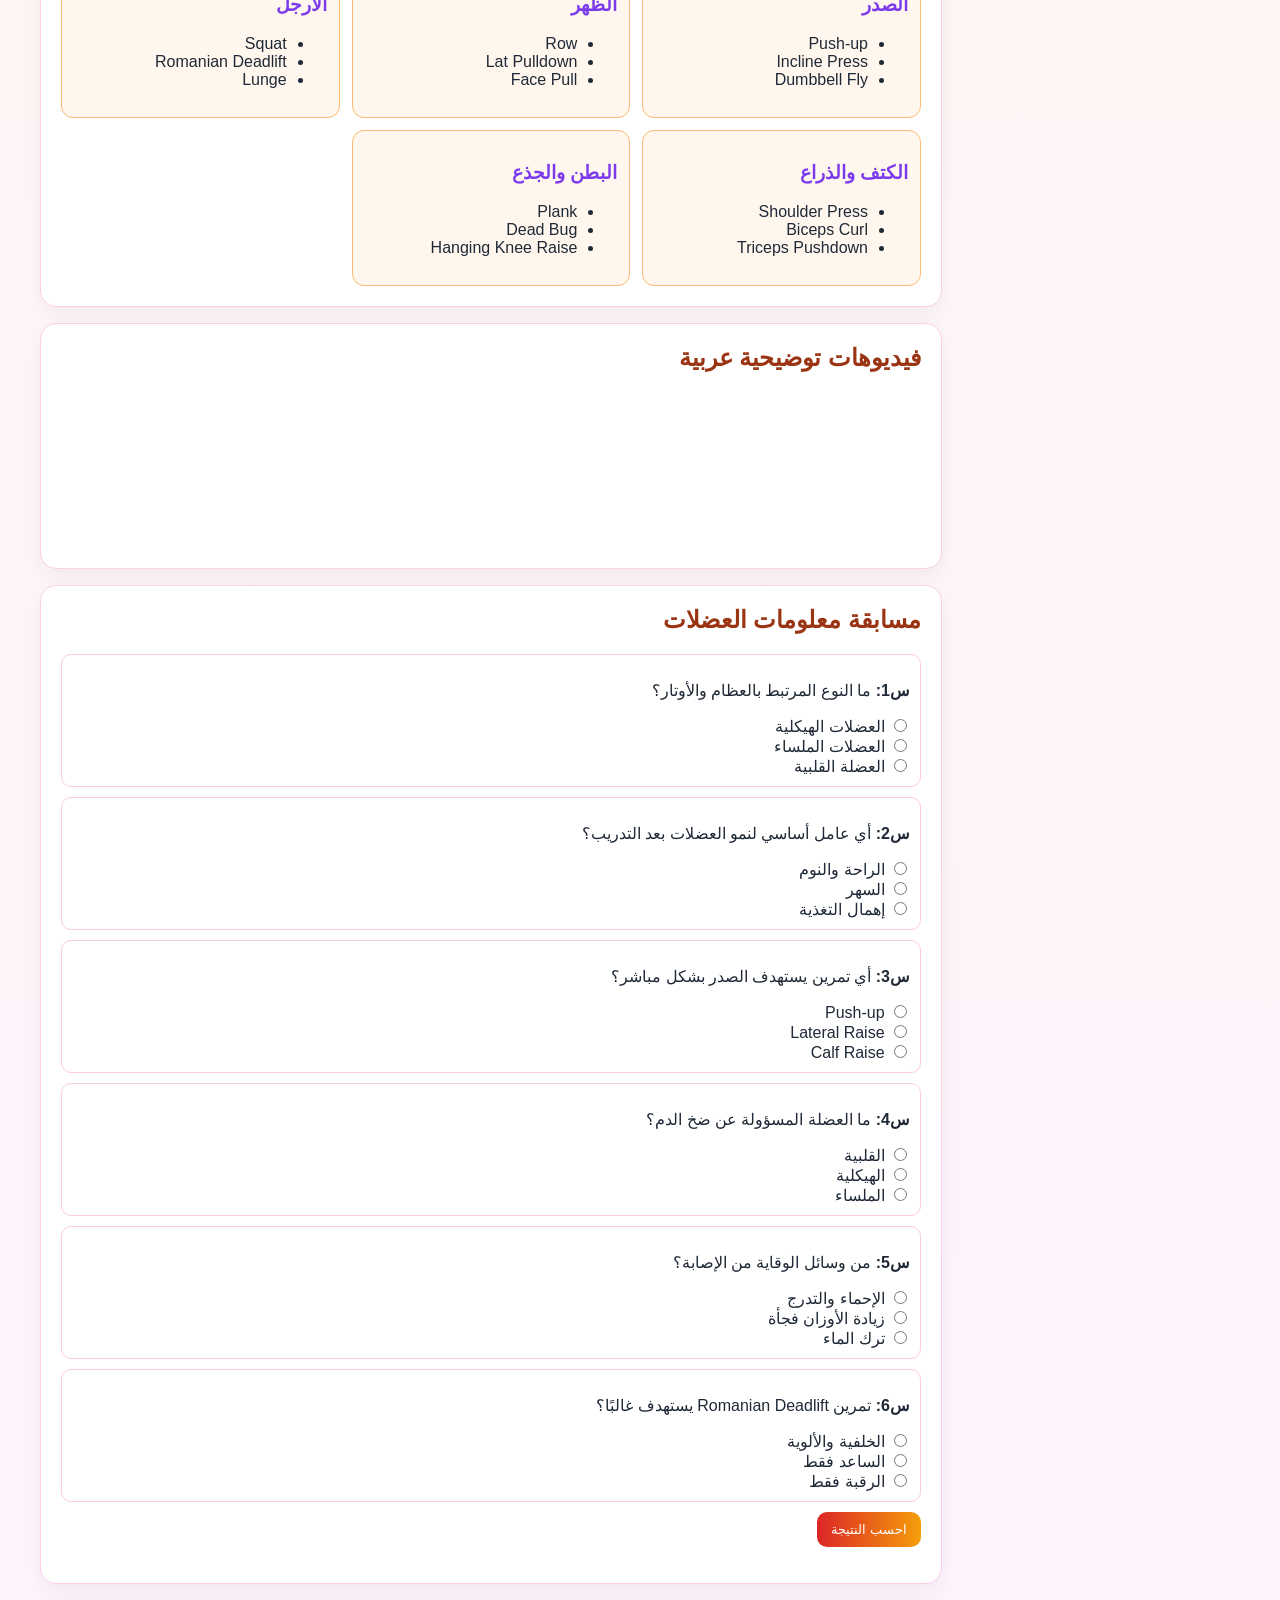
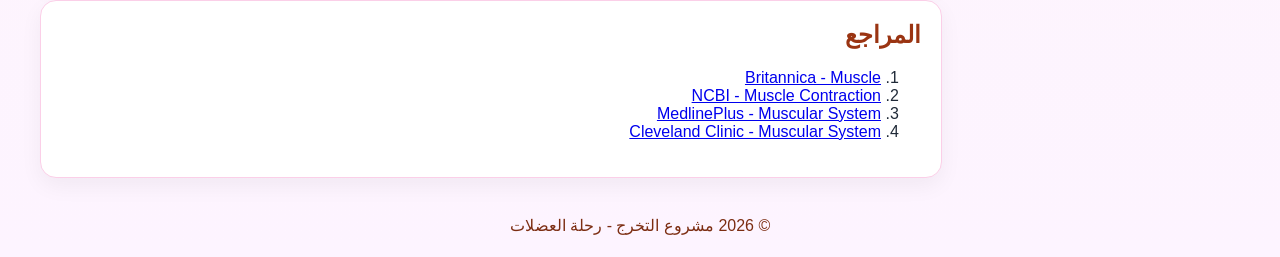
==== commit 66c68ecc: "Refactor into single-page site with sidebar index and quick navigation" ====
--- a/index.html
+++ b/index.html
@@ -1,18 +1,51 @@
 <!doctype html>
 <html lang="ar" dir="rtl">
-<head><meta charset="UTF-8" /><meta name="viewport" content="width=device-width, initial-scale=1.0" />
-<title>رحلة العضلات | مشروع تخرج احترافي</title><link rel="stylesheet" href="styles.css" /></head>
+<head>
+  <meta charset="UTF-8" />
+  <meta name="viewport" content="width=device-width, initial-scale=1.0" />
+  <title>رحلة العضلات | منصة مشروع التخرج</title>
+  <link rel="stylesheet" href="styles.css" />
+  <script defer src="app.js"></script>
+</head>
 <body>
-<header class="hero"><div class="container"><h1>رحلة العضلات: منصة توعوية متكاملة</h1><p>مشروع تخرج يربط العلم بالحياة اليومية، ويركز على صحة العضلات، الأداء، الوقاية، والاستمرارية.</p>
-<nav class="topnav"><a href="index.html" class="active">الرئيسية</a><a href="muscle-basics.html">الأساسيات</a><a href="growth-health.html">النمو والصحة</a><a href="sports.html">العضلات والتمارين</a><a href="quiz.html">المسابقة</a><a href="references.html">المراجع</a></nav></div></header>
-<main class="container">
-<section class="card"><h2>لماذا اخترنا هذا البحث؟</h2><p>اخترنا العضلات لأنها ليست موضوعًا رياضيًا فقط، بل أساس كل حركة إنسانية: المشي، الجلوس، حمل الحقيبة، صعود الدرج، وحتى التنفس. كثير من الطلاب والشباب يهملون صحة العضلات حتى تظهر آلام الظهر، إجهاد الرقبة، أو إصابات مفاجئة في النادي. هدفنا أن نحول المعلومات الطبية الجافة إلى معرفة عملية سهلة، بحيث يعرف كل طالب كيف يبني جسمًا قويًا وصحيًا بطريقة آمنة.</p><p class="message"><strong>رسالة الموقع:</strong> العضلات ليست للمظهر فقط، بل للوظيفة والصحة النفسية والجسدية على المدى الطويل.</p></section>
-<section class="card"><h2>صور توضيحية (رجال أثناء التدريب)</h2><div class="gallery">
-<img src="https://images.unsplash.com/photo-1534367507873-d2d7e24c797f?auto=format&fit=crop&w=1000&q=80" alt="رجل يتمرن بالأوزان"/>
-<img src="https://images.unsplash.com/photo-1583454110551-21f2fa2afe61?auto=format&fit=crop&w=1000&q=80" alt="رياضي رجل أثناء تمرين ضغط"/>
-<img src="https://images.unsplash.com/photo-1597452485669-2c7bb5fef90d?auto=format&fit=crop&w=1000&q=80" alt="رجل يتمرن حبل المقاومة"/>
-<img src="https://images.unsplash.com/photo-1571902943202-507ec2618e8f?auto=format&fit=crop&w=1000&q=80" alt="رجل في صالة رياضية"/>
-</div></section>
-<section class="card"><h2>فيديو عربي تمهيدي (شرح الجهاز العضلي)</h2><div class="video-grid"><div class="video-wrap"><iframe src="https://www.youtube.com/embed/Fg6-DFD0M34" title="شرح العضلات بالعربي" allowfullscreen></iframe></div><div><p>هذا القسم يقدم مدخلًا سهلًا للطلاب لفهم مفهوم العضلات ومهامها داخل الجسم. اخترنا محتوى عربي لتقليل الحاجز اللغوي وزيادة الاستفادة الفعلية.</p></div></div></section>
-</main><footer><div class="container">© 2026 مشروع التخرج - رحلة العضلات</div></footer>
-</body></html>
+  <header class="hero">
+    <div class="container">
+      <h1>رحلة العضلات: موسوعة مبسطة لصحة الحركة</h1>
+      <p>صفحة واحدة متكاملة مع فهرس جانبي للتنقل السريع بين أقسام المشروع.</p>
+    </div>
+  </header>
+
+  <div class="layout container">
+    <aside class="sidebar">
+      <h2>فهرس المحتوى</h2>
+      <nav>
+        <a href="#intro">المقدمة</a>
+        <a href="#definition">تعريف العضلات</a>
+        <a href="#types">أنواع العضلات</a>
+        <a href="#mechanism">كيف تعمل العضلات؟</a>
+        <a href="#growth">نمو العضلات</a>
+        <a href="#injuries">الإصابات والوقاية</a>
+        <a href="#exercises">التمارين المتخصصة</a>
+        <a href="#videos">فيديوهات عربية</a>
+        <a href="#quiz">المسابقة</a>
+        <a href="#references">المراجع</a>
+      </nav>
+    </aside>
+
+    <main class="content">
+      <section id="intro" class="card"><h2>مقدمة المشروع</h2><p>تم إعداد هذا المشروع لرفع الوعي الصحي حول العضلات باعتبارها العمود الوظيفي للحركة اليومية. كثير من المشكلات الدراسية والمهنية تبدأ بإهمال بسيط: جلوس خاطئ، نوم غير كافٍ، تدريب عشوائي، أو جفاف مستمر. من هنا جاءت فكرة هذا الموقع: تقديم المعرفة الطبية بشكل واضح، عملي، وبأسلوب يناسب الطالب والمدرب والمجتمع.</p><p class="message"><strong>رسالتنا:</strong> جسم قوي لا يعني شكلًا فقط، بل يعني صحة، تركيز، ثقة، وإنتاجية أعلى.</p></section>
+      <section id="definition" class="card"><h2>تعريف العضلات ومكوناتها ووظائفها</h2><p>العضلات أنسجة متخصصة قادرة على الانقباض والانبساط لتوليد الحركة. تتكون من ألياف عضلية تحتوي وحدات انقباضية دقيقة، تعمل بتكامل مع الجهاز العصبي والأوتار والمفاصل. الوظائف الرئيسية: الحركة، تثبيت القوام، إنتاج الحرارة، حماية المفاصل، ودعم التنفس والدورة الدموية.</p><img class="muscle-img" src="https://upload.wikimedia.org/wikipedia/commons/thumb/2/2a/Anterior_view_of_muscles.svg/800px-Anterior_view_of_muscles.svg.png" alt="تشريح العضلات الأمامية"/></section>
+      <section id="types" class="card"><h2>أنواع العضلات في جسم الإنسان</h2><div class="grid"><article><h3>العضلات الهيكلية</h3><p>تتحكم بها إراديًا، وترتبط بالعظام لتحريك المفاصل مثل عضلات الذراعين والفخذ.</p></article><article><h3>العضلة القلبية</h3><p>عضلة لا إرادية متخصصة في ضخ الدم باستمرار وتحافظ على الإيقاع الحيوي للجسم.</p></article><article><h3>العضلات الملساء</h3><p>توجد في جدران الأعضاء الداخلية مثل الأمعاء والأوعية وتعمل تلقائيًا.</p></article></div></section>
+      <section id="mechanism" class="card"><h2>كيف تعمل العضلات؟</h2><p>عندما يرسل العصب إشارة للعضلة، تبدأ عملية انقباض داخل الألياف، ثم تقوم العضلة بسحب العظم عبر الوتر. لذلك الحركة نتيجة منظومة متكاملة: عصب + عضلة + وتر + مفصل + عظم. أي خلل في عنصر واحد ينعكس مباشرة على الأداء وقد يسبب ألمًا أو إصابة.</p><img class="muscle-img" src="https://upload.wikimedia.org/wikipedia/commons/thumb/8/8f/Posterior_view_of_muscles.svg/800px-Posterior_view_of_muscles.svg.png" alt="تشريح العضلات الخلفية"/></section>
+      <section id="growth" class="card"><h2>نمو العضلات: الحجم والقوة</h2><p>تنمو العضلات عبر التدرج التدريبي ثم التعافي الجيد. الحجم العضلي يعني زيادة الكتلة المرئية، بينما القوة العضلية تعني القدرة على إنتاج قوة أكبر. يمكن أن تتحسن القوة قبل زيادة الحجم بسبب تطور الكفاءة العصبية. لذلك البرنامج الذكي يجمع: تدريب مقاومة + تغذية كافية + نوم 7-9 ساعات + ترطيب يومي.</p></section>
+      <section id="injuries" class="card"><h2>الإصابات الشائعة وطرق الوقاية</h2><ul><li>الشد العضلي بسبب الاندفاع أو ضعف الإحماء.</li><li>التهاب الأوتار بسبب التكرار والإجهاد المزمن.</li><li>آلام أسفل الظهر نتيجة ضعف الجذع أو تقنية خاطئة.</li></ul><p>الوقاية: إحماء تدريجي، تنفيذ فني صحيح، زيادة أحمال محسوبة، راحة كافية، وشرب ماء بشكل منتظم.</p></section>
+      <section id="exercises" class="card"><h2>تمارين متخصصة حسب المجموعات العضلية</h2><div class="exercise-list"><div class="exercise-item"><h3>الصدر</h3><ul><li>Push-up</li><li>Incline Press</li><li>Dumbbell Fly</li></ul></div><div class="exercise-item"><h3>الظهر</h3><ul><li>Row</li><li>Lat Pulldown</li><li>Face Pull</li></ul></div><div class="exercise-item"><h3>الأرجل</h3><ul><li>Squat</li><li>Romanian Deadlift</li><li>Lunge</li></ul></div><div class="exercise-item"><h3>الكتف والذراع</h3><ul><li>Shoulder Press</li><li>Biceps Curl</li><li>Triceps Pushdown</li></ul></div><div class="exercise-item"><h3>البطن والجذع</h3><ul><li>Plank</li><li>Dead Bug</li><li>Hanging Knee Raise</li></ul></div></div></section>
+      <section id="videos" class="card"><h2>فيديوهات توضيحية عربية</h2><div class="video-grid"><div class="video-wrap"><iframe src="https://www.youtube.com/embed/Fg6-DFD0M34" title="شرح الجهاز العضلي بالعربية" allowfullscreen></iframe></div><div class="video-wrap"><iframe src="https://www.youtube.com/embed/IlNfQJJk7Wk" title="تمارين صدر بالعربية" allowfullscreen></iframe></div><div class="video-wrap"><iframe src="https://www.youtube.com/embed/NyP8Afp8y4M" title="تمارين ظهر بالعربية" allowfullscreen></iframe></div></div></section>
+      <section id="quiz" class="card"><h2>مسابقة معلومات العضلات</h2><div id="quiz-box"></div><button id="submit-quiz" class="btn">احسب النتيجة</button><p id="quiz-result"></p></section>
+      <section id="references" class="card"><h2>المراجع</h2><ol><li><a href="https://www.britannica.com/science/muscle" target="_blank">Britannica - Muscle</a></li><li><a href="https://www.ncbi.nlm.nih.gov/books/NBK539769/" target="_blank">NCBI - Muscle Contraction</a></li><li><a href="https://medlineplus.gov/muscles.html" target="_blank">MedlinePlus - Muscular System</a></li><li><a href="https://my.clevelandclinic.org/health/body/21887-muscular-system" target="_blank">Cleveland Clinic - Muscular System</a></li></ol></section>
+    </main>
+  </div>
+
+  <footer><div class="container">© 2026 مشروع التخرج - رحلة العضلات</div></footer>
+</body>
+</html>
--- a/styles.css
+++ b/styles.css
@@ -1,32 +1,18 @@
-:root{
-  --bg1:#fff7ed;
-  --bg2:#fdf2f8;
-  --ink:#1f2937;
-  --muted:#475569;
-  --brand:#ef4444;
-  --brand2:#f59e0b;
-  --brand3:#8b5cf6;
-  --card:#ffffff;
-}
+:root{--bg:#fffaf4;--ink:#1f2937;--primary:#9a3412;--accent:#7c3aed;--card:#fff}
 *{box-sizing:border-box}
-body{margin:0;font-family:"Cairo","Tahoma",sans-serif;color:var(--ink);background:radial-gradient(circle at top right,var(--bg1),var(--bg2) 55%,#eef2ff);line-height:1.95}
-.container{width:min(1180px,93%);margin:0 auto}
-.hero{background:linear-gradient(130deg,#7c2d12,#dc2626,#f59e0b);color:#fff;padding:38px 0 30px;box-shadow:0 10px 30px rgba(0,0,0,.2)}
-.hero h1{margin:0 0 8px;font-size:clamp(1.6rem,3vw,2.4rem)}
-.hero p{margin:0 0 16px;color:#ffedd5}
-.topnav{display:flex;flex-wrap:wrap;gap:9px}.topnav a{color:#fff;text-decoration:none;padding:9px 14px;border-radius:999px;background:rgba(255,255,255,.2);border:1px solid rgba(255,255,255,.3)}.topnav a.active,.topnav a:hover{background:#fff;color:#9a3412}
-.card{background:var(--card);margin:20px 0;padding:22px;border-radius:20px;border:1px solid #fed7aa;box-shadow:0 10px 24px rgba(124,45,18,.08)}
-.card h2{margin-top:0;color:#9a3412}.card h3{color:#7c3aed}
-.message{background:linear-gradient(90deg,#ffedd5,#fae8ff);padding:12px;border-radius:12px;border-right:5px solid #f97316}
-.grid{display:grid;grid-template-columns:repeat(auto-fit,minmax(260px,1fr));gap:14px}
-.gallery{display:grid;grid-template-columns:repeat(auto-fit,minmax(220px,1fr));gap:12px}
-.gallery img,.full-img,.muscle-img{width:100%;height:240px;object-fit:cover;border-radius:14px;border:3px solid #fde68a}
-.muscle-img{height:300px;object-fit:contain;background:#fff7ed;padding:10px}
-.video-grid{display:grid;grid-template-columns:repeat(auto-fit,minmax(280px,1fr));gap:14px}
-.video-wrap{position:relative;padding-bottom:56.25%;height:0;overflow:hidden;border-radius:14px;border:3px solid #fecaca;background:#000}.video-wrap iframe{position:absolute;inset:0;width:100%;height:100%;border:0}
-.exercise-list{display:grid;grid-template-columns:repeat(auto-fit,minmax(260px,1fr));gap:12px}.exercise-item{background:#fff7ed;border:1px solid #fdba74;padding:14px;border-radius:14px}
-.exercise-item ul{margin:0;padding-right:18px}
-a{color:#b91c1c}
-.btn{background:linear-gradient(90deg,#dc2626,#f59e0b);color:#fff;border:0;padding:11px 16px;border-radius:10px;cursor:pointer}
-.q-item{padding:12px;border:1px solid #fbcfe8;background:#fff;border-radius:10px;margin:10px 0}
-footer{padding:24px 0;text-align:center;color:#7c2d12}
+body{margin:0;font-family:"Cairo","Tahoma",sans-serif;color:var(--ink);background:linear-gradient(180deg,#fff7ed,#fdf4ff)}
+.container{width:min(1200px,94%);margin:0 auto}
+.hero{background:linear-gradient(120deg,#7c2d12,#ea580c,#f59e0b);color:#fff;padding:38px 0}
+.layout{display:grid;grid-template-columns:280px 1fr;gap:18px;align-items:start;margin-top:18px}
+.sidebar{position:sticky;top:12px;background:#fff;border:1px solid #fed7aa;border-radius:16px;padding:14px}
+.sidebar h2{margin-top:0;color:#9a3412;font-size:1.1rem}.sidebar nav{display:flex;flex-direction:column;gap:7px}.sidebar a{text-decoration:none;padding:8px 10px;border-radius:8px;background:#fff7ed;color:#9a3412}.sidebar a:hover{background:#ffedd5}
+.content .card{background:var(--card);border:1px solid #fbcfe8;border-radius:16px;padding:20px;margin-bottom:16px;box-shadow:0 8px 22px rgba(0,0,0,.05)}
+.card h2{margin-top:0;color:#9a3412}.card h3{color:var(--accent)}.message{background:#ffedd5;border-right:5px solid #f97316;padding:11px;border-radius:10px}
+.grid,.exercise-list,.video-grid{display:grid;grid-template-columns:repeat(auto-fit,minmax(220px,1fr));gap:12px}
+.exercise-item{background:#fff7ed;border:1px solid #fdba74;padding:12px;border-radius:12px}
+.video-wrap{position:relative;padding-bottom:56.25%;height:0;overflow:hidden;border-radius:12px}.video-wrap iframe{position:absolute;inset:0;width:100%;height:100%;border:0}
+.muscle-img{width:100%;max-height:320px;object-fit:contain;background:#fff7ed;border:2px solid #fed7aa;border-radius:12px;padding:8px}
+.btn{background:linear-gradient(90deg,#dc2626,#f59e0b);color:#fff;border:0;padding:10px 14px;border-radius:10px;cursor:pointer}
+.q-item{border:1px solid #fecdd3;border-radius:10px;padding:10px;margin:10px 0;background:#fff}
+footer{text-align:center;padding:22px;color:#7c2d12}
+@media (max-width: 950px){.layout{grid-template-columns:1fr}.sidebar{position:static}}
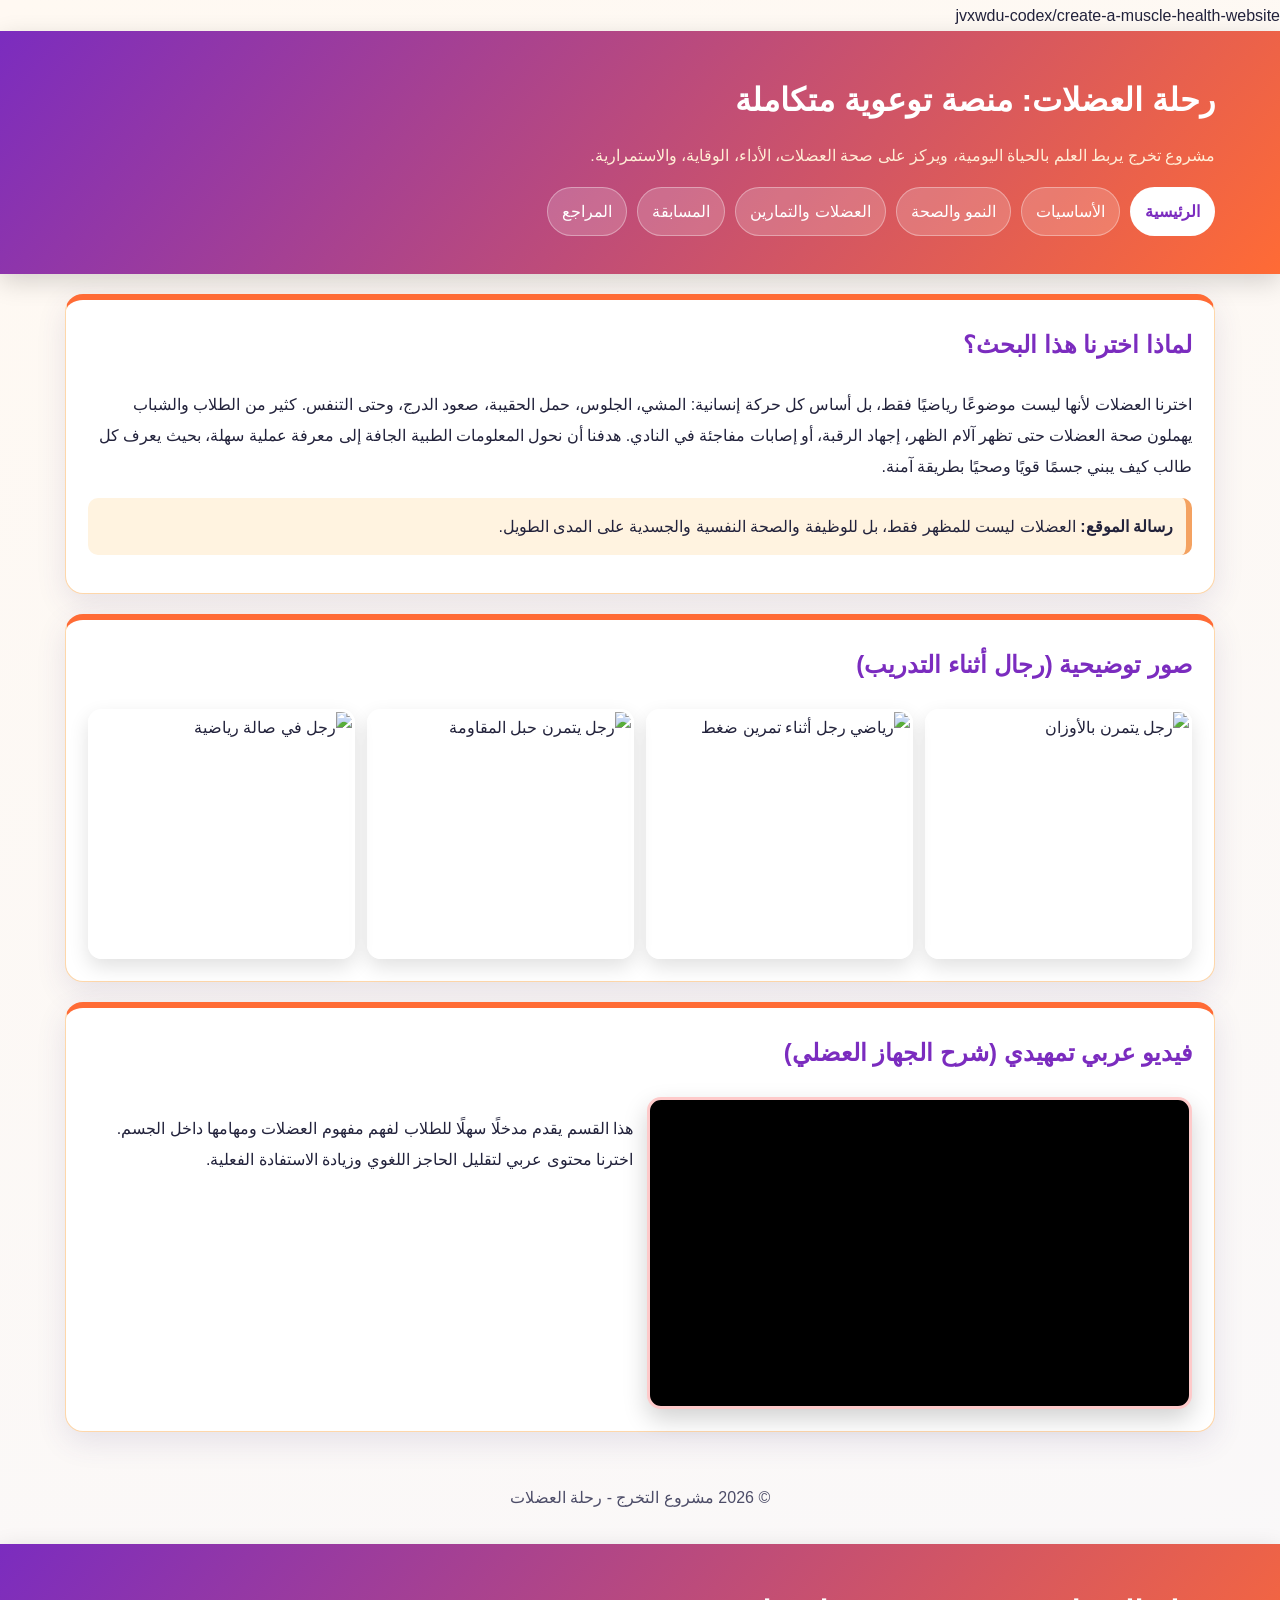
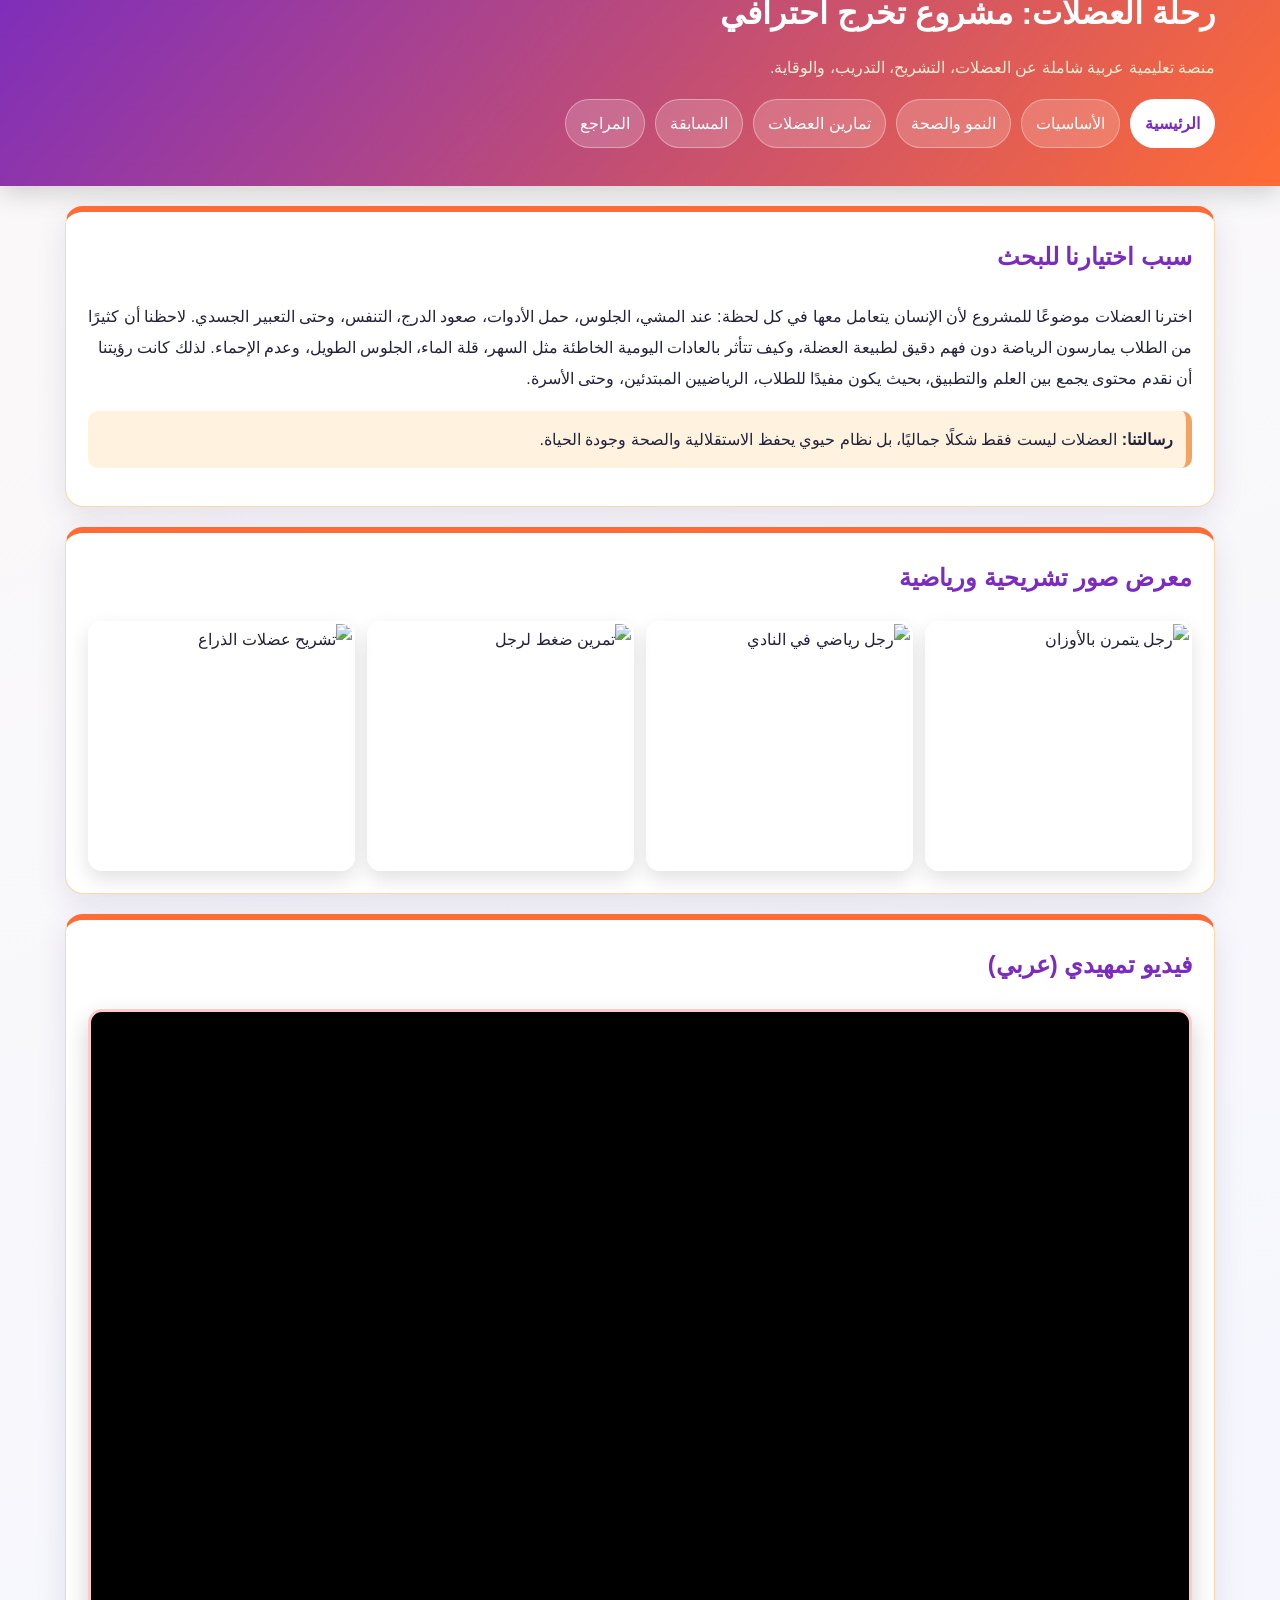
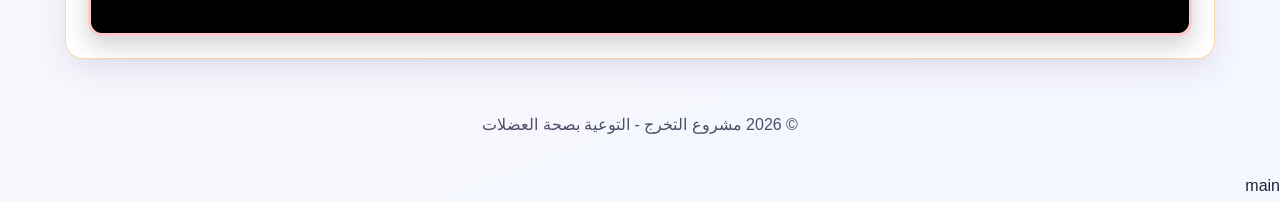
==== commit 1d1827f4: "Merge branch 'main' into jvxwdu-codex/create-a-muscle-health-website" ====
--- a/index.html
+++ b/index.html
@@ -1,51 +1,33 @@
 <!doctype html>
+jvxwdu-codex/create-a-muscle-health-website
 <html lang="ar" dir="rtl">
-<head>
-  <meta charset="UTF-8" />
-  <meta name="viewport" content="width=device-width, initial-scale=1.0" />
-  <title>رحلة العضلات | منصة مشروع التخرج</title>
-  <link rel="stylesheet" href="styles.css" />
-  <script defer src="app.js"></script>
-</head>
+<head><meta charset="UTF-8" /><meta name="viewport" content="width=device-width, initial-scale=1.0" />
+<title>رحلة العضلات | مشروع تخرج احترافي</title><link rel="stylesheet" href="styles.css" /></head>
 <body>
-  <header class="hero">
-    <div class="container">
-      <h1>رحلة العضلات: موسوعة مبسطة لصحة الحركة</h1>
-      <p>صفحة واحدة متكاملة مع فهرس جانبي للتنقل السريع بين أقسام المشروع.</p>
-    </div>
-  </header>
+<header class="hero"><div class="container"><h1>رحلة العضلات: منصة توعوية متكاملة</h1><p>مشروع تخرج يربط العلم بالحياة اليومية، ويركز على صحة العضلات، الأداء، الوقاية، والاستمرارية.</p>
+<nav class="topnav"><a href="index.html" class="active">الرئيسية</a><a href="muscle-basics.html">الأساسيات</a><a href="growth-health.html">النمو والصحة</a><a href="sports.html">العضلات والتمارين</a><a href="quiz.html">المسابقة</a><a href="references.html">المراجع</a></nav></div></header>
+<main class="container">
+<section class="card"><h2>لماذا اخترنا هذا البحث؟</h2><p>اخترنا العضلات لأنها ليست موضوعًا رياضيًا فقط، بل أساس كل حركة إنسانية: المشي، الجلوس، حمل الحقيبة، صعود الدرج، وحتى التنفس. كثير من الطلاب والشباب يهملون صحة العضلات حتى تظهر آلام الظهر، إجهاد الرقبة، أو إصابات مفاجئة في النادي. هدفنا أن نحول المعلومات الطبية الجافة إلى معرفة عملية سهلة، بحيث يعرف كل طالب كيف يبني جسمًا قويًا وصحيًا بطريقة آمنة.</p><p class="message"><strong>رسالة الموقع:</strong> العضلات ليست للمظهر فقط، بل للوظيفة والصحة النفسية والجسدية على المدى الطويل.</p></section>
+<section class="card"><h2>صور توضيحية (رجال أثناء التدريب)</h2><div class="gallery">
+<img src="https://images.unsplash.com/photo-1534367507873-d2d7e24c797f?auto=format&fit=crop&w=1000&q=80" alt="رجل يتمرن بالأوزان"/>
+<img src="https://images.unsplash.com/photo-1583454110551-21f2fa2afe61?auto=format&fit=crop&w=1000&q=80" alt="رياضي رجل أثناء تمرين ضغط"/>
+<img src="https://images.unsplash.com/photo-1597452485669-2c7bb5fef90d?auto=format&fit=crop&w=1000&q=80" alt="رجل يتمرن حبل المقاومة"/>
+<img src="https://images.unsplash.com/photo-1571902943202-507ec2618e8f?auto=format&fit=crop&w=1000&q=80" alt="رجل في صالة رياضية"/>
+</div></section>
+<section class="card"><h2>فيديو عربي تمهيدي (شرح الجهاز العضلي)</h2><div class="video-grid"><div class="video-wrap"><iframe src="https://www.youtube.com/embed/Fg6-DFD0M34" title="شرح العضلات بالعربي" allowfullscreen></iframe></div><div><p>هذا القسم يقدم مدخلًا سهلًا للطلاب لفهم مفهوم العضلات ومهامها داخل الجسم. اخترنا محتوى عربي لتقليل الحاجز اللغوي وزيادة الاستفادة الفعلية.</p></div></div></section>
+</main><footer><div class="container">© 2026 مشروع التخرج - رحلة العضلات</div></footer>
+</body></html>
 
-  <div class="layout container">
-    <aside class="sidebar">
-      <h2>فهرس المحتوى</h2>
-      <nav>
-        <a href="#intro">المقدمة</a>
-        <a href="#definition">تعريف العضلات</a>
-        <a href="#types">أنواع العضلات</a>
-        <a href="#mechanism">كيف تعمل العضلات؟</a>
-        <a href="#growth">نمو العضلات</a>
-        <a href="#injuries">الإصابات والوقاية</a>
-        <a href="#exercises">التمارين المتخصصة</a>
-        <a href="#videos">فيديوهات عربية</a>
-        <a href="#quiz">المسابقة</a>
-        <a href="#references">المراجع</a>
-      </nav>
-    </aside>
-
-    <main class="content">
-      <section id="intro" class="card"><h2>مقدمة المشروع</h2><p>تم إعداد هذا المشروع لرفع الوعي الصحي حول العضلات باعتبارها العمود الوظيفي للحركة اليومية. كثير من المشكلات الدراسية والمهنية تبدأ بإهمال بسيط: جلوس خاطئ، نوم غير كافٍ، تدريب عشوائي، أو جفاف مستمر. من هنا جاءت فكرة هذا الموقع: تقديم المعرفة الطبية بشكل واضح، عملي، وبأسلوب يناسب الطالب والمدرب والمجتمع.</p><p class="message"><strong>رسالتنا:</strong> جسم قوي لا يعني شكلًا فقط، بل يعني صحة، تركيز، ثقة، وإنتاجية أعلى.</p></section>
-      <section id="definition" class="card"><h2>تعريف العضلات ومكوناتها ووظائفها</h2><p>العضلات أنسجة متخصصة قادرة على الانقباض والانبساط لتوليد الحركة. تتكون من ألياف عضلية تحتوي وحدات انقباضية دقيقة، تعمل بتكامل مع الجهاز العصبي والأوتار والمفاصل. الوظائف الرئيسية: الحركة، تثبيت القوام، إنتاج الحرارة، حماية المفاصل، ودعم التنفس والدورة الدموية.</p><img class="muscle-img" src="https://upload.wikimedia.org/wikipedia/commons/thumb/2/2a/Anterior_view_of_muscles.svg/800px-Anterior_view_of_muscles.svg.png" alt="تشريح العضلات الأمامية"/></section>
-      <section id="types" class="card"><h2>أنواع العضلات في جسم الإنسان</h2><div class="grid"><article><h3>العضلات الهيكلية</h3><p>تتحكم بها إراديًا، وترتبط بالعظام لتحريك المفاصل مثل عضلات الذراعين والفخذ.</p></article><article><h3>العضلة القلبية</h3><p>عضلة لا إرادية متخصصة في ضخ الدم باستمرار وتحافظ على الإيقاع الحيوي للجسم.</p></article><article><h3>العضلات الملساء</h3><p>توجد في جدران الأعضاء الداخلية مثل الأمعاء والأوعية وتعمل تلقائيًا.</p></article></div></section>
-      <section id="mechanism" class="card"><h2>كيف تعمل العضلات؟</h2><p>عندما يرسل العصب إشارة للعضلة، تبدأ عملية انقباض داخل الألياف، ثم تقوم العضلة بسحب العظم عبر الوتر. لذلك الحركة نتيجة منظومة متكاملة: عصب + عضلة + وتر + مفصل + عظم. أي خلل في عنصر واحد ينعكس مباشرة على الأداء وقد يسبب ألمًا أو إصابة.</p><img class="muscle-img" src="https://upload.wikimedia.org/wikipedia/commons/thumb/8/8f/Posterior_view_of_muscles.svg/800px-Posterior_view_of_muscles.svg.png" alt="تشريح العضلات الخلفية"/></section>
-      <section id="growth" class="card"><h2>نمو العضلات: الحجم والقوة</h2><p>تنمو العضلات عبر التدرج التدريبي ثم التعافي الجيد. الحجم العضلي يعني زيادة الكتلة المرئية، بينما القوة العضلية تعني القدرة على إنتاج قوة أكبر. يمكن أن تتحسن القوة قبل زيادة الحجم بسبب تطور الكفاءة العصبية. لذلك البرنامج الذكي يجمع: تدريب مقاومة + تغذية كافية + نوم 7-9 ساعات + ترطيب يومي.</p></section>
-      <section id="injuries" class="card"><h2>الإصابات الشائعة وطرق الوقاية</h2><ul><li>الشد العضلي بسبب الاندفاع أو ضعف الإحماء.</li><li>التهاب الأوتار بسبب التكرار والإجهاد المزمن.</li><li>آلام أسفل الظهر نتيجة ضعف الجذع أو تقنية خاطئة.</li></ul><p>الوقاية: إحماء تدريجي، تنفيذ فني صحيح، زيادة أحمال محسوبة، راحة كافية، وشرب ماء بشكل منتظم.</p></section>
-      <section id="exercises" class="card"><h2>تمارين متخصصة حسب المجموعات العضلية</h2><div class="exercise-list"><div class="exercise-item"><h3>الصدر</h3><ul><li>Push-up</li><li>Incline Press</li><li>Dumbbell Fly</li></ul></div><div class="exercise-item"><h3>الظهر</h3><ul><li>Row</li><li>Lat Pulldown</li><li>Face Pull</li></ul></div><div class="exercise-item"><h3>الأرجل</h3><ul><li>Squat</li><li>Romanian Deadlift</li><li>Lunge</li></ul></div><div class="exercise-item"><h3>الكتف والذراع</h3><ul><li>Shoulder Press</li><li>Biceps Curl</li><li>Triceps Pushdown</li></ul></div><div class="exercise-item"><h3>البطن والجذع</h3><ul><li>Plank</li><li>Dead Bug</li><li>Hanging Knee Raise</li></ul></div></div></section>
-      <section id="videos" class="card"><h2>فيديوهات توضيحية عربية</h2><div class="video-grid"><div class="video-wrap"><iframe src="https://www.youtube.com/embed/Fg6-DFD0M34" title="شرح الجهاز العضلي بالعربية" allowfullscreen></iframe></div><div class="video-wrap"><iframe src="https://www.youtube.com/embed/IlNfQJJk7Wk" title="تمارين صدر بالعربية" allowfullscreen></iframe></div><div class="video-wrap"><iframe src="https://www.youtube.com/embed/NyP8Afp8y4M" title="تمارين ظهر بالعربية" allowfullscreen></iframe></div></div></section>
-      <section id="quiz" class="card"><h2>مسابقة معلومات العضلات</h2><div id="quiz-box"></div><button id="submit-quiz" class="btn">احسب النتيجة</button><p id="quiz-result"></p></section>
-      <section id="references" class="card"><h2>المراجع</h2><ol><li><a href="https://www.britannica.com/science/muscle" target="_blank">Britannica - Muscle</a></li><li><a href="https://www.ncbi.nlm.nih.gov/books/NBK539769/" target="_blank">NCBI - Muscle Contraction</a></li><li><a href="https://medlineplus.gov/muscles.html" target="_blank">MedlinePlus - Muscular System</a></li><li><a href="https://my.clevelandclinic.org/health/body/21887-muscular-system" target="_blank">Cleveland Clinic - Muscular System</a></li></ol></section>
-    </main>
-  </div>
-
-  <footer><div class="container">© 2026 مشروع التخرج - رحلة العضلات</div></footer>
-</body>
-</html>
+<html lang="ar" dir="rtl"><head><meta charset="UTF-8"><meta name="viewport" content="width=device-width,initial-scale=1"><title>رحلة العضلات | الرئيسية</title><link rel="stylesheet" href="styles.css"></head><body>
+<header class="hero"><div class="container"><h1>رحلة العضلات: مشروع تخرج احترافي</h1><p>منصة تعليمية عربية شاملة عن العضلات، التشريح، التدريب، والوقاية.</p><nav class="topnav"><a href="index.html" class="active">الرئيسية</a><a href="muscle-basics.html">الأساسيات</a><a href="growth-health.html">النمو والصحة</a><a href="sports.html">تمارين العضلات</a><a href="quiz.html">المسابقة</a><a href="references.html">المراجع</a></nav></div></header>
+<main class="container">
+<section class="card"><h2>سبب اختيارنا للبحث</h2><p>اخترنا العضلات موضوعًا للمشروع لأن الإنسان يتعامل معها في كل لحظة: عند المشي، الجلوس، حمل الأدوات، صعود الدرج، التنفس، وحتى التعبير الجسدي. لاحظنا أن كثيرًا من الطلاب يمارسون الرياضة دون فهم دقيق لطبيعة العضلة، وكيف تتأثر بالعادات اليومية الخاطئة مثل السهر، قلة الماء، الجلوس الطويل، وعدم الإحماء. لذلك كانت رؤيتنا أن نقدم محتوى يجمع بين العلم والتطبيق، بحيث يكون مفيدًا للطلاب، الرياضيين المبتدئين، وحتى الأسرة.</p><p class="message"><strong>رسالتنا:</strong> العضلات ليست فقط شكلًا جماليًا، بل نظام حيوي يحفظ الاستقلالية والصحة وجودة الحياة.</p></section>
+<section class="card"><h2>معرض صور تشريحية ورياضية</h2><div class="gallery">
+<img src="https://images.unsplash.com/photo-1534258936925-c58bed479fcb?auto=format&fit=crop&w=1000&q=80" alt="رجل يتمرن بالأوزان">
+<img src="https://images.unsplash.com/photo-1593079831268-3381b0db4a77?auto=format&fit=crop&w=1000&q=80" alt="رجل رياضي في النادي">
+<img src="https://images.unsplash.com/photo-1583454110551-21f2fa2afe61?auto=format&fit=crop&w=1000&q=80" alt="تمرين ضغط لرجل">
+<img src="https://images.unsplash.com/photo-1579758629938-03607ccdbaba?auto=format&fit=crop&w=1000&q=80" alt="تشريح عضلات الذراع">
+</div></section>
+<section class="card"><h2>فيديو تمهيدي (عربي)</h2><div class="video-wrap"><iframe src="https://www.youtube.com/embed/jc4M2VYdJfU" title="شرح الجهاز العضلي بالعربي" allowfullscreen></iframe></div></section>
+</main><footer><div class="container">© 2026 مشروع التخرج - التوعية بصحة العضلات</div></footer></body></html>
+ main
--- a/styles.css
+++ b/styles.css
@@ -1,18 +1,65 @@
-:root{--bg:#fffaf4;--ink:#1f2937;--primary:#9a3412;--accent:#7c3aed;--card:#fff}
+ jvxwdu-codex/create-a-muscle-health-website
+:root{
+  --bg1:#fff7ed;
+  --bg2:#fdf2f8;
+  --ink:#1f2937;
+  --muted:#475569;
+  --brand:#ef4444;
+  --brand2:#f59e0b;
+  --brand3:#8b5cf6;
+  --card:#ffffff;
+}
 *{box-sizing:border-box}
-body{margin:0;font-family:"Cairo","Tahoma",sans-serif;color:var(--ink);background:linear-gradient(180deg,#fff7ed,#fdf4ff)}
-.container{width:min(1200px,94%);margin:0 auto}
-.hero{background:linear-gradient(120deg,#7c2d12,#ea580c,#f59e0b);color:#fff;padding:38px 0}
-.layout{display:grid;grid-template-columns:280px 1fr;gap:18px;align-items:start;margin-top:18px}
-.sidebar{position:sticky;top:12px;background:#fff;border:1px solid #fed7aa;border-radius:16px;padding:14px}
-.sidebar h2{margin-top:0;color:#9a3412;font-size:1.1rem}.sidebar nav{display:flex;flex-direction:column;gap:7px}.sidebar a{text-decoration:none;padding:8px 10px;border-radius:8px;background:#fff7ed;color:#9a3412}.sidebar a:hover{background:#ffedd5}
-.content .card{background:var(--card);border:1px solid #fbcfe8;border-radius:16px;padding:20px;margin-bottom:16px;box-shadow:0 8px 22px rgba(0,0,0,.05)}
-.card h2{margin-top:0;color:#9a3412}.card h3{color:var(--accent)}.message{background:#ffedd5;border-right:5px solid #f97316;padding:11px;border-radius:10px}
-.grid,.exercise-list,.video-grid{display:grid;grid-template-columns:repeat(auto-fit,minmax(220px,1fr));gap:12px}
-.exercise-item{background:#fff7ed;border:1px solid #fdba74;padding:12px;border-radius:12px}
-.video-wrap{position:relative;padding-bottom:56.25%;height:0;overflow:hidden;border-radius:12px}.video-wrap iframe{position:absolute;inset:0;width:100%;height:100%;border:0}
-.muscle-img{width:100%;max-height:320px;object-fit:contain;background:#fff7ed;border:2px solid #fed7aa;border-radius:12px;padding:8px}
-.btn{background:linear-gradient(90deg,#dc2626,#f59e0b);color:#fff;border:0;padding:10px 14px;border-radius:10px;cursor:pointer}
-.q-item{border:1px solid #fecdd3;border-radius:10px;padding:10px;margin:10px 0;background:#fff}
-footer{text-align:center;padding:22px;color:#7c2d12}
-@media (max-width: 950px){.layout{grid-template-columns:1fr}.sidebar{position:static}}
+body{margin:0;font-family:"Cairo","Tahoma",sans-serif;color:var(--ink);background:radial-gradient(circle at top right,var(--bg1),var(--bg2) 55%,#eef2ff);line-height:1.95}
+.container{width:min(1180px,93%);margin:0 auto}
+.hero{background:linear-gradient(130deg,#7c2d12,#dc2626,#f59e0b);color:#fff;padding:38px 0 30px;box-shadow:0 10px 30px rgba(0,0,0,.2)}
+.hero h1{margin:0 0 8px;font-size:clamp(1.6rem,3vw,2.4rem)}
+.hero p{margin:0 0 16px;color:#ffedd5}
+.topnav{display:flex;flex-wrap:wrap;gap:9px}.topnav a{color:#fff;text-decoration:none;padding:9px 14px;border-radius:999px;background:rgba(255,255,255,.2);border:1px solid rgba(255,255,255,.3)}.topnav a.active,.topnav a:hover{background:#fff;color:#9a3412}
+.card{background:var(--card);margin:20px 0;padding:22px;border-radius:20px;border:1px solid #fed7aa;box-shadow:0 10px 24px rgba(124,45,18,.08)}
+.card h2{margin-top:0;color:#9a3412}.card h3{color:#7c3aed}
+.message{background:linear-gradient(90deg,#ffedd5,#fae8ff);padding:12px;border-radius:12px;border-right:5px solid #f97316}
+.grid{display:grid;grid-template-columns:repeat(auto-fit,minmax(260px,1fr));gap:14px}
+.gallery{display:grid;grid-template-columns:repeat(auto-fit,minmax(220px,1fr));gap:12px}
+.gallery img,.full-img,.muscle-img{width:100%;height:240px;object-fit:cover;border-radius:14px;border:3px solid #fde68a}
+.muscle-img{height:300px;object-fit:contain;background:#fff7ed;padding:10px}
+.video-grid{display:grid;grid-template-columns:repeat(auto-fit,minmax(280px,1fr));gap:14px}
+.video-wrap{position:relative;padding-bottom:56.25%;height:0;overflow:hidden;border-radius:14px;border:3px solid #fecaca;background:#000}.video-wrap iframe{position:absolute;inset:0;width:100%;height:100%;border:0}
+.exercise-list{display:grid;grid-template-columns:repeat(auto-fit,minmax(260px,1fr));gap:12px}.exercise-item{background:#fff7ed;border:1px solid #fdba74;padding:14px;border-radius:14px}
+.exercise-item ul{margin:0;padding-right:18px}
+a{color:#b91c1c}
+.btn{background:linear-gradient(90deg,#dc2626,#f59e0b);color:#fff;border:0;padding:11px 16px;border-radius:10px;cursor:pointer}
+.q-item{padding:12px;border:1px solid #fbcfe8;background:#fff;border-radius:10px;margin:10px 0}
+footer{padding:24px 0;text-align:center;color:#7c2d12}
+
+:root {
+  --bg: #fff9f2;
+  --bg2: #f5f7ff;
+  --card: #ffffff;
+  --text: #22223b;
+  --primary: #ff6b35;
+  --secondary: #7b2cbf;
+  --accent: #2a9d8f;
+  --gold: #f4a261;
+}
+*{box-sizing:border-box}
+body{margin:0;font-family:"Cairo",Tahoma,Arial,sans-serif;color:var(--text);line-height:1.95;background:linear-gradient(160deg,var(--bg),var(--bg2));}
+.container{width:min(1150px,93%);margin:auto}
+.hero{background:linear-gradient(130deg,var(--secondary),var(--primary));color:#fff;padding:38px 0;box-shadow:0 8px 24px rgba(0,0,0,.16)}
+.hero h1{margin:0 0 8px;font-size:2rem}
+.topnav{display:flex;flex-wrap:wrap;gap:10px;margin-top:12px}
+.topnav a{padding:8px 14px;background:rgba(255,255,255,.18);border:1px solid rgba(255,255,255,.35);color:#fff;text-decoration:none;border-radius:999px;transition:.2s}
+.topnav a:hover{transform:translateY(-1px);background:rgba(255,255,255,.3)}
+.topnav a.active{background:#fff;color:var(--secondary);font-weight:700}
+.card{background:var(--card);margin:20px 0;padding:22px;border-radius:18px;border-top:6px solid var(--primary);box-shadow:0 10px 30px rgba(73,56,120,.12)}
+.card h2{color:var(--secondary)} .card h3{color:var(--accent)}
+.message{background:#fff3e0;border-right:6px solid var(--gold);padding:13px;border-radius:10px}
+.grid{display:grid;grid-template-columns:repeat(auto-fit,minmax(240px,1fr));gap:14px}
+.gallery{display:grid;grid-template-columns:repeat(auto-fit,minmax(230px,1fr));gap:12px}
+.gallery img,.full-img,.muscle-img{width:100%;height:250px;object-fit:cover;border-radius:14px;border:3px solid #fff;box-shadow:0 8px 20px rgba(0,0,0,.12)}
+.video-wrap{position:relative;padding-bottom:56.25%;height:0;overflow:hidden;border-radius:14px;box-shadow:0 10px 25px rgba(0,0,0,.18)}
+.video-wrap iframe{position:absolute;inset:0;width:100%;height:100%;border:0}
+.exercise-block{padding:14px;margin:12px 0;background:#f8f9ff;border-radius:12px;border-right:5px solid var(--accent)}
+.badge{display:inline-block;background:var(--accent);color:#fff;padding:2px 10px;border-radius:999px;font-size:.85rem}
+footer{padding:30px 0;text-align:center;color:#4d4d68}
+ main
--- a/styles.css
+++ b/styles.css
@@ -1,18 +1,65 @@
-:root{--bg:#fffaf4;--ink:#1f2937;--primary:#9a3412;--accent:#7c3aed;--card:#fff}
+ jvxwdu-codex/create-a-muscle-health-website
+:root{
+  --bg1:#fff7ed;
+  --bg2:#fdf2f8;
+  --ink:#1f2937;
+  --muted:#475569;
+  --brand:#ef4444;
+  --brand2:#f59e0b;
+  --brand3:#8b5cf6;
+  --card:#ffffff;
+}
 *{box-sizing:border-box}
-body{margin:0;font-family:"Cairo","Tahoma",sans-serif;color:var(--ink);background:linear-gradient(180deg,#fff7ed,#fdf4ff)}
-.container{width:min(1200px,94%);margin:0 auto}
-.hero{background:linear-gradient(120deg,#7c2d12,#ea580c,#f59e0b);color:#fff;padding:38px 0}
-.layout{display:grid;grid-template-columns:280px 1fr;gap:18px;align-items:start;margin-top:18px}
-.sidebar{position:sticky;top:12px;background:#fff;border:1px solid #fed7aa;border-radius:16px;padding:14px}
-.sidebar h2{margin-top:0;color:#9a3412;font-size:1.1rem}.sidebar nav{display:flex;flex-direction:column;gap:7px}.sidebar a{text-decoration:none;padding:8px 10px;border-radius:8px;background:#fff7ed;color:#9a3412}.sidebar a:hover{background:#ffedd5}
-.content .card{background:var(--card);border:1px solid #fbcfe8;border-radius:16px;padding:20px;margin-bottom:16px;box-shadow:0 8px 22px rgba(0,0,0,.05)}
-.card h2{margin-top:0;color:#9a3412}.card h3{color:var(--accent)}.message{background:#ffedd5;border-right:5px solid #f97316;padding:11px;border-radius:10px}
-.grid,.exercise-list,.video-grid{display:grid;grid-template-columns:repeat(auto-fit,minmax(220px,1fr));gap:12px}
-.exercise-item{background:#fff7ed;border:1px solid #fdba74;padding:12px;border-radius:12px}
-.video-wrap{position:relative;padding-bottom:56.25%;height:0;overflow:hidden;border-radius:12px}.video-wrap iframe{position:absolute;inset:0;width:100%;height:100%;border:0}
-.muscle-img{width:100%;max-height:320px;object-fit:contain;background:#fff7ed;border:2px solid #fed7aa;border-radius:12px;padding:8px}
-.btn{background:linear-gradient(90deg,#dc2626,#f59e0b);color:#fff;border:0;padding:10px 14px;border-radius:10px;cursor:pointer}
-.q-item{border:1px solid #fecdd3;border-radius:10px;padding:10px;margin:10px 0;background:#fff}
-footer{text-align:center;padding:22px;color:#7c2d12}
-@media (max-width: 950px){.layout{grid-template-columns:1fr}.sidebar{position:static}}
+body{margin:0;font-family:"Cairo","Tahoma",sans-serif;color:var(--ink);background:radial-gradient(circle at top right,var(--bg1),var(--bg2) 55%,#eef2ff);line-height:1.95}
+.container{width:min(1180px,93%);margin:0 auto}
+.hero{background:linear-gradient(130deg,#7c2d12,#dc2626,#f59e0b);color:#fff;padding:38px 0 30px;box-shadow:0 10px 30px rgba(0,0,0,.2)}
+.hero h1{margin:0 0 8px;font-size:clamp(1.6rem,3vw,2.4rem)}
+.hero p{margin:0 0 16px;color:#ffedd5}
+.topnav{display:flex;flex-wrap:wrap;gap:9px}.topnav a{color:#fff;text-decoration:none;padding:9px 14px;border-radius:999px;background:rgba(255,255,255,.2);border:1px solid rgba(255,255,255,.3)}.topnav a.active,.topnav a:hover{background:#fff;color:#9a3412}
+.card{background:var(--card);margin:20px 0;padding:22px;border-radius:20px;border:1px solid #fed7aa;box-shadow:0 10px 24px rgba(124,45,18,.08)}
+.card h2{margin-top:0;color:#9a3412}.card h3{color:#7c3aed}
+.message{background:linear-gradient(90deg,#ffedd5,#fae8ff);padding:12px;border-radius:12px;border-right:5px solid #f97316}
+.grid{display:grid;grid-template-columns:repeat(auto-fit,minmax(260px,1fr));gap:14px}
+.gallery{display:grid;grid-template-columns:repeat(auto-fit,minmax(220px,1fr));gap:12px}
+.gallery img,.full-img,.muscle-img{width:100%;height:240px;object-fit:cover;border-radius:14px;border:3px solid #fde68a}
+.muscle-img{height:300px;object-fit:contain;background:#fff7ed;padding:10px}
+.video-grid{display:grid;grid-template-columns:repeat(auto-fit,minmax(280px,1fr));gap:14px}
+.video-wrap{position:relative;padding-bottom:56.25%;height:0;overflow:hidden;border-radius:14px;border:3px solid #fecaca;background:#000}.video-wrap iframe{position:absolute;inset:0;width:100%;height:100%;border:0}
+.exercise-list{display:grid;grid-template-columns:repeat(auto-fit,minmax(260px,1fr));gap:12px}.exercise-item{background:#fff7ed;border:1px solid #fdba74;padding:14px;border-radius:14px}
+.exercise-item ul{margin:0;padding-right:18px}
+a{color:#b91c1c}
+.btn{background:linear-gradient(90deg,#dc2626,#f59e0b);color:#fff;border:0;padding:11px 16px;border-radius:10px;cursor:pointer}
+.q-item{padding:12px;border:1px solid #fbcfe8;background:#fff;border-radius:10px;margin:10px 0}
+footer{padding:24px 0;text-align:center;color:#7c2d12}
+
+:root {
+  --bg: #fff9f2;
+  --bg2: #f5f7ff;
+  --card: #ffffff;
+  --text: #22223b;
+  --primary: #ff6b35;
+  --secondary: #7b2cbf;
+  --accent: #2a9d8f;
+  --gold: #f4a261;
+}
+*{box-sizing:border-box}
+body{margin:0;font-family:"Cairo",Tahoma,Arial,sans-serif;color:var(--text);line-height:1.95;background:linear-gradient(160deg,var(--bg),var(--bg2));}
+.container{width:min(1150px,93%);margin:auto}
+.hero{background:linear-gradient(130deg,var(--secondary),var(--primary));color:#fff;padding:38px 0;box-shadow:0 8px 24px rgba(0,0,0,.16)}
+.hero h1{margin:0 0 8px;font-size:2rem}
+.topnav{display:flex;flex-wrap:wrap;gap:10px;margin-top:12px}
+.topnav a{padding:8px 14px;background:rgba(255,255,255,.18);border:1px solid rgba(255,255,255,.35);color:#fff;text-decoration:none;border-radius:999px;transition:.2s}
+.topnav a:hover{transform:translateY(-1px);background:rgba(255,255,255,.3)}
+.topnav a.active{background:#fff;color:var(--secondary);font-weight:700}
+.card{background:var(--card);margin:20px 0;padding:22px;border-radius:18px;border-top:6px solid var(--primary);box-shadow:0 10px 30px rgba(73,56,120,.12)}
+.card h2{color:var(--secondary)} .card h3{color:var(--accent)}
+.message{background:#fff3e0;border-right:6px solid var(--gold);padding:13px;border-radius:10px}
+.grid{display:grid;grid-template-columns:repeat(auto-fit,minmax(240px,1fr));gap:14px}
+.gallery{display:grid;grid-template-columns:repeat(auto-fit,minmax(230px,1fr));gap:12px}
+.gallery img,.full-img,.muscle-img{width:100%;height:250px;object-fit:cover;border-radius:14px;border:3px solid #fff;box-shadow:0 8px 20px rgba(0,0,0,.12)}
+.video-wrap{position:relative;padding-bottom:56.25%;height:0;overflow:hidden;border-radius:14px;box-shadow:0 10px 25px rgba(0,0,0,.18)}
+.video-wrap iframe{position:absolute;inset:0;width:100%;height:100%;border:0}
+.exercise-block{padding:14px;margin:12px 0;background:#f8f9ff;border-radius:12px;border-right:5px solid var(--accent)}
+.badge{display:inline-block;background:var(--accent);color:#fff;padding:2px 10px;border-radius:999px;font-size:.85rem}
+footer{padding:30px 0;text-align:center;color:#4d4d68}
+ main
